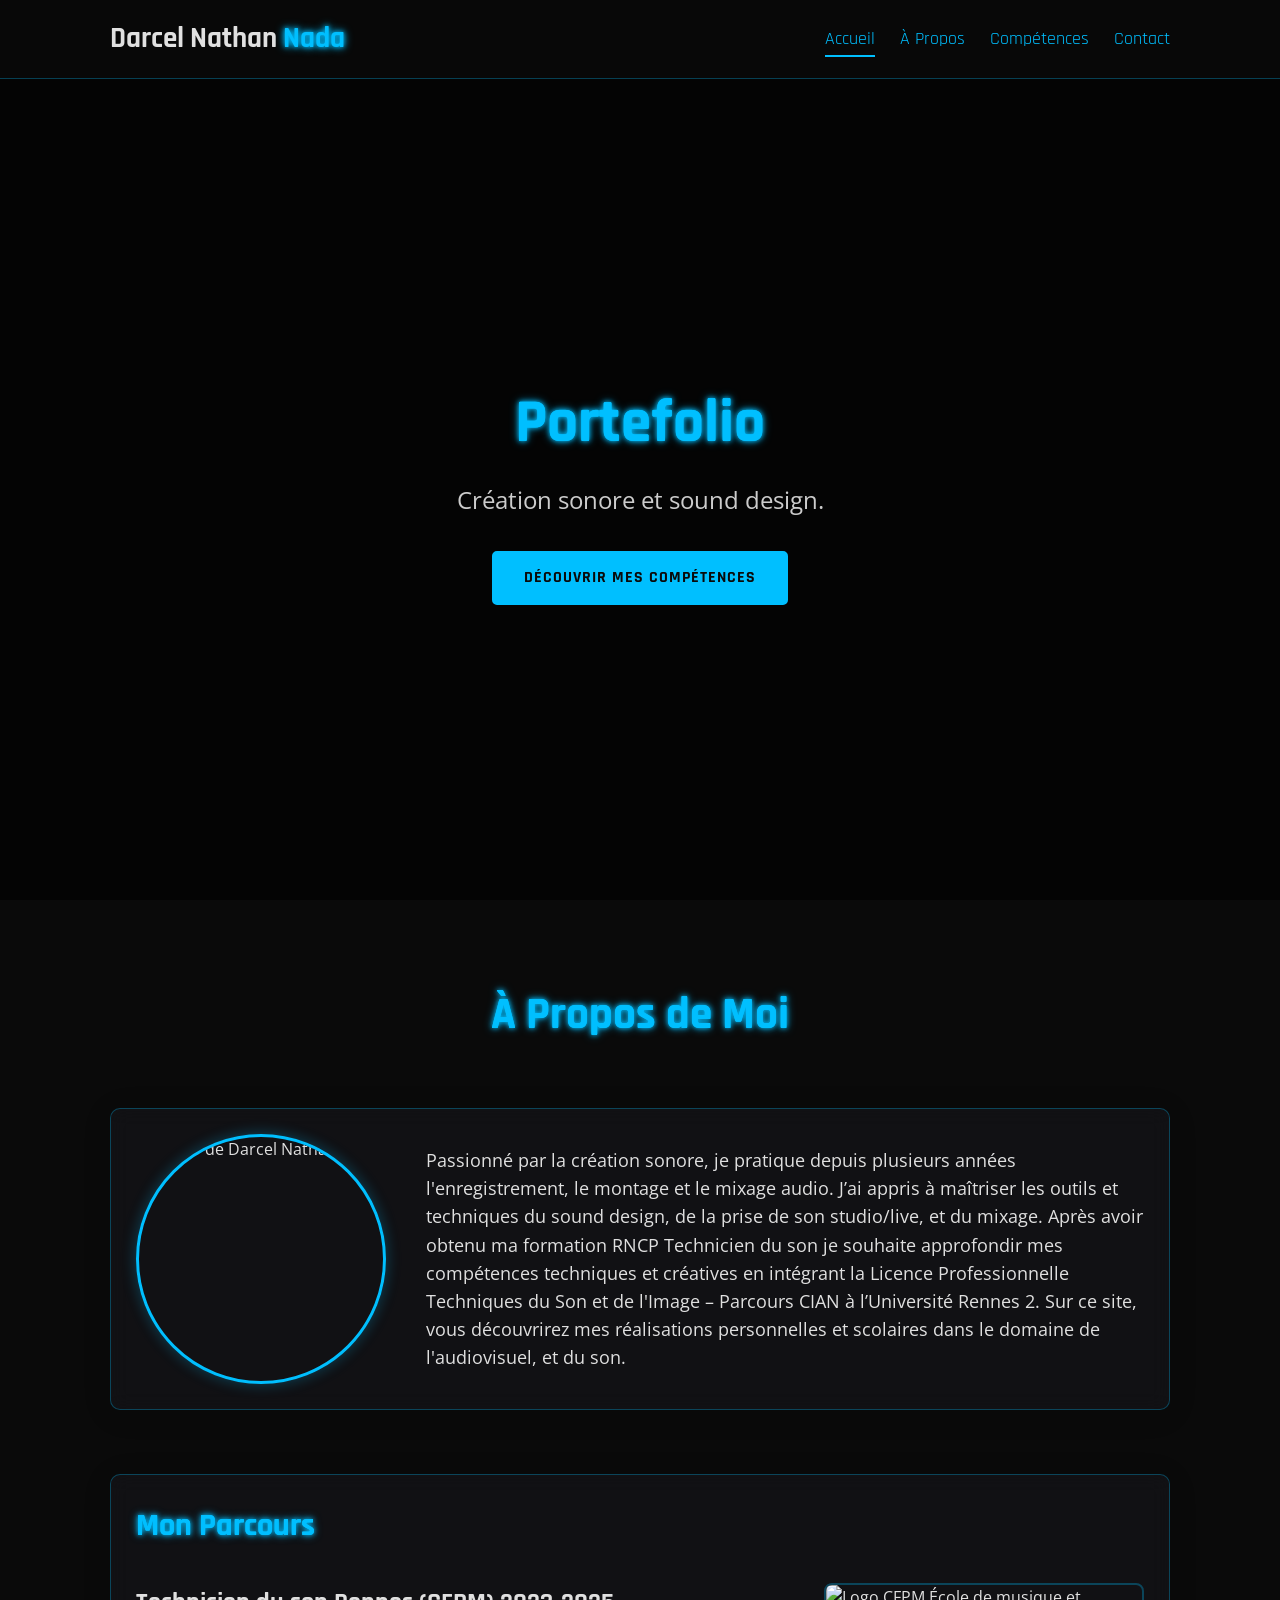
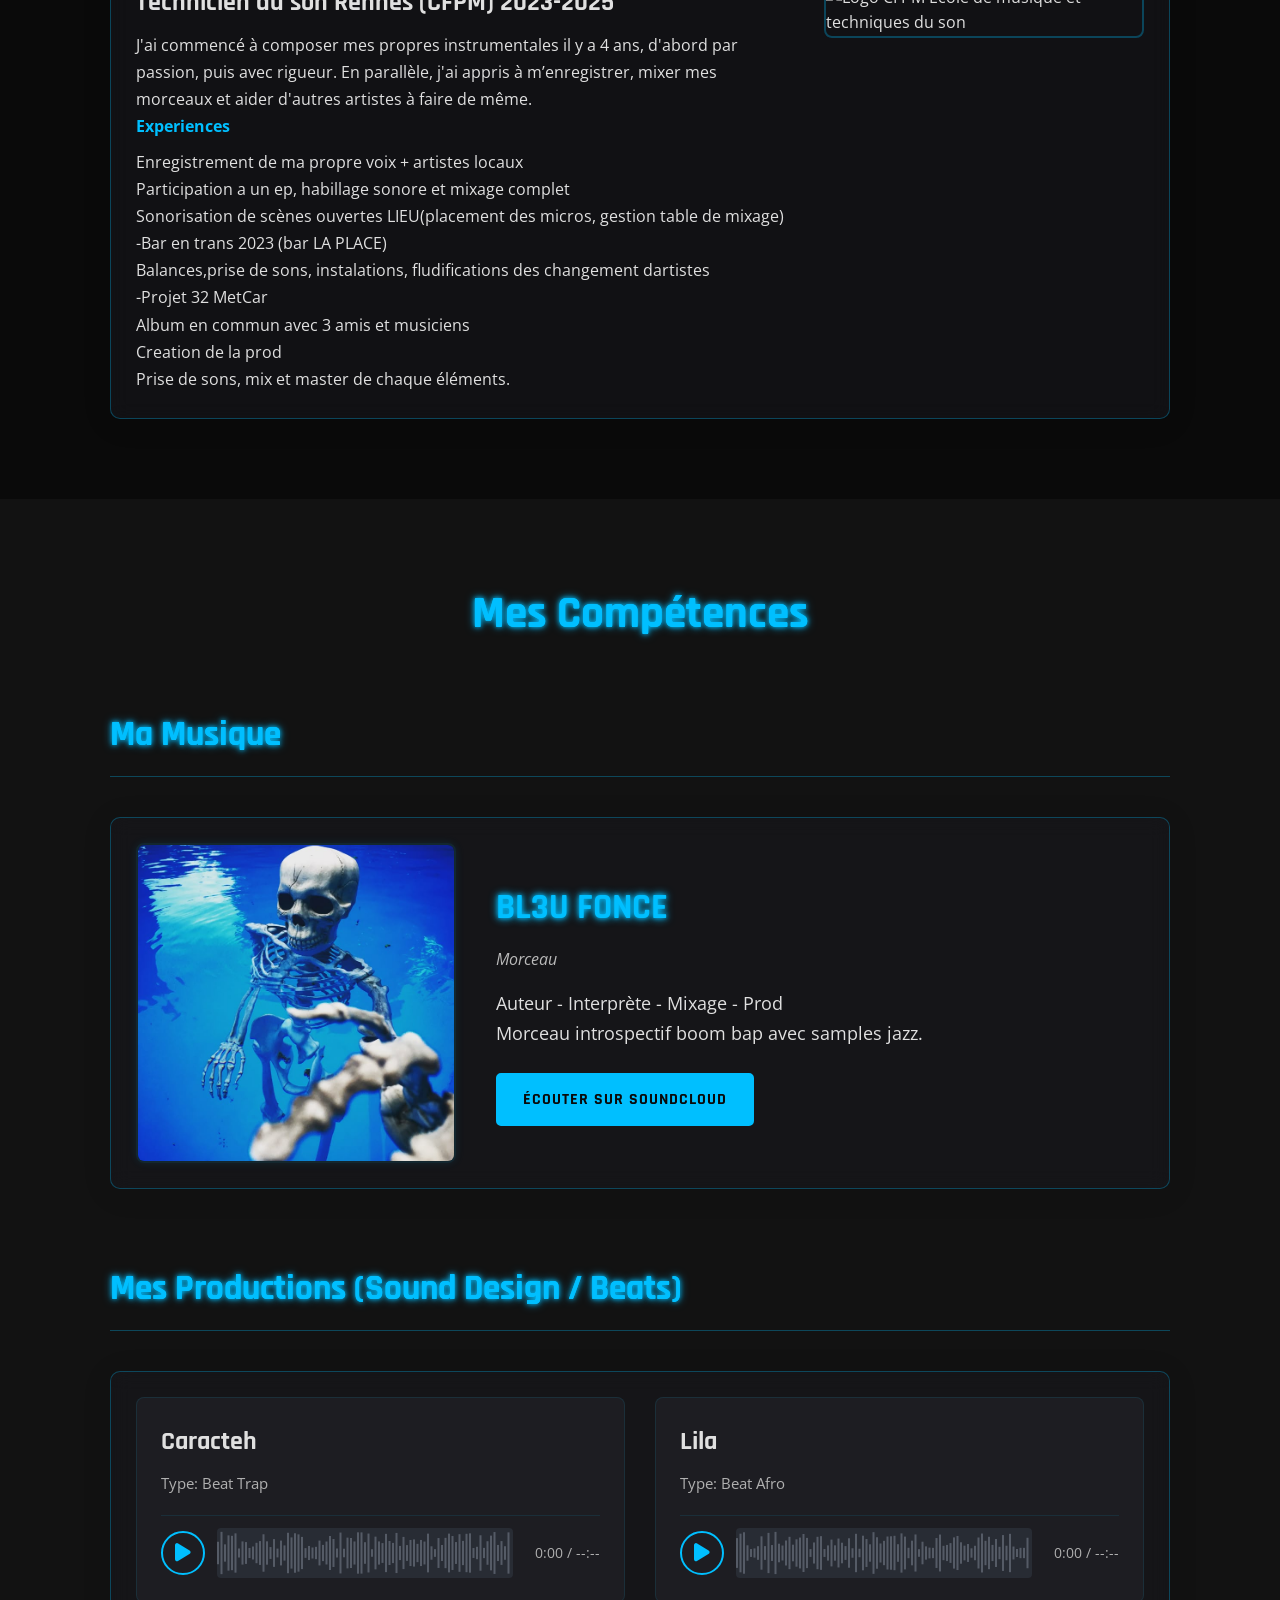
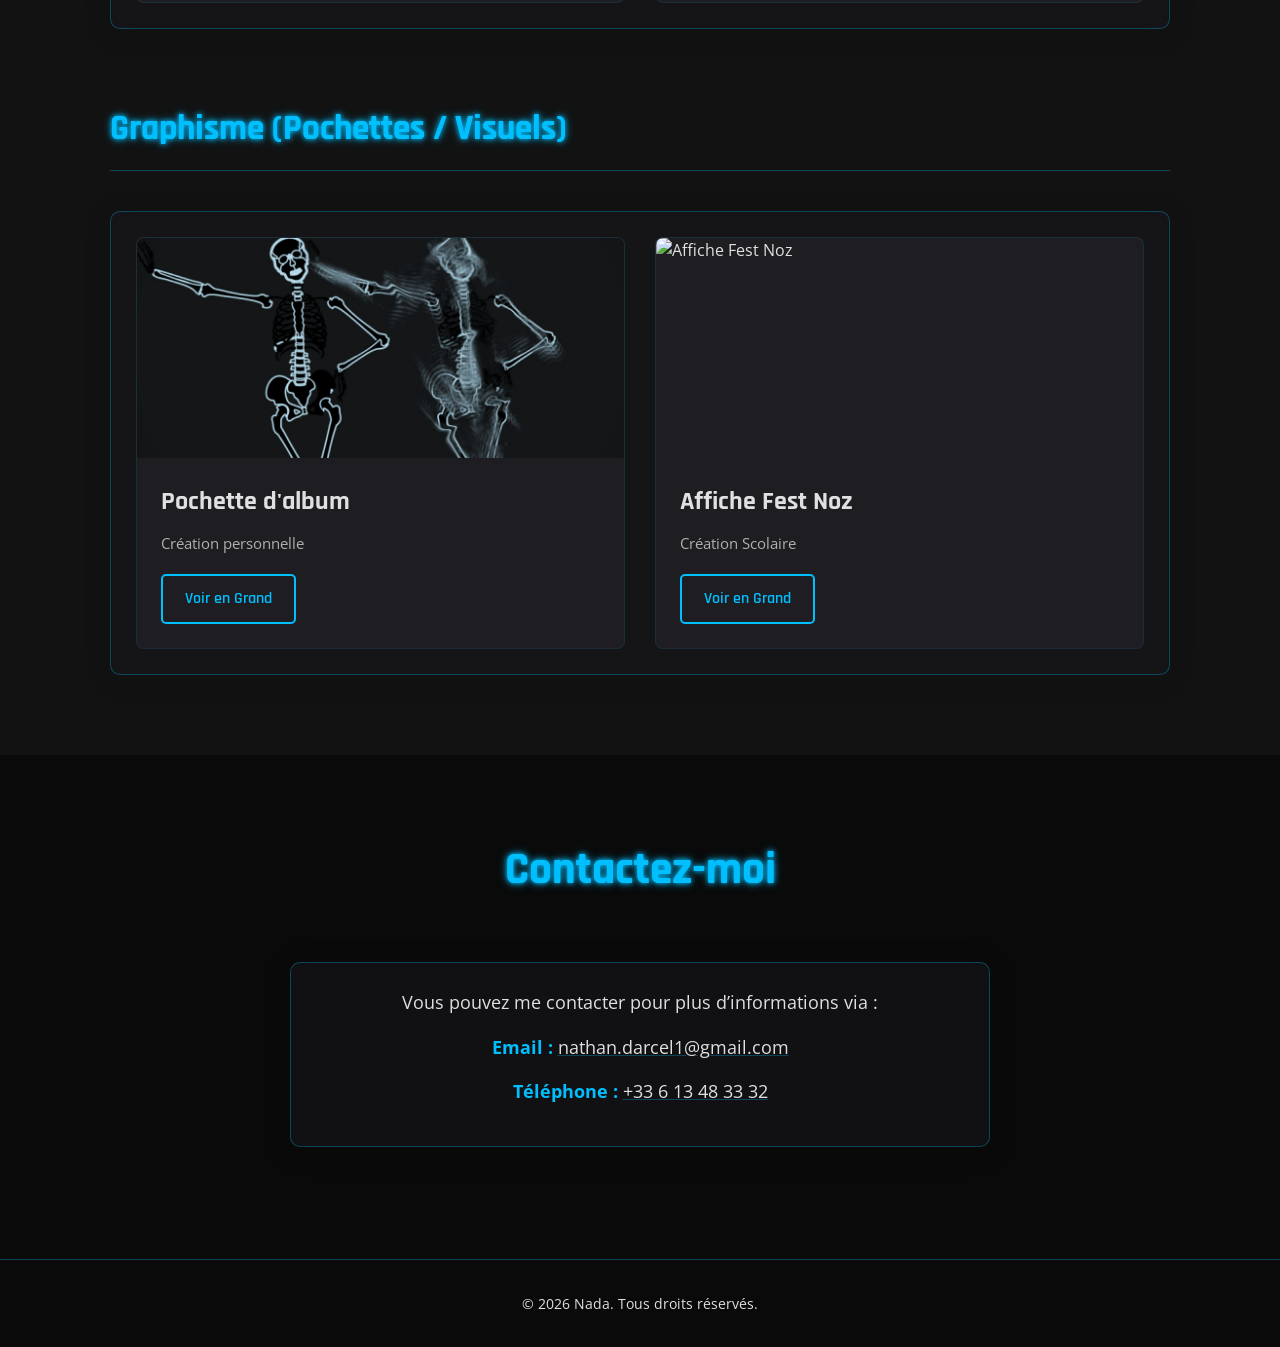
==== index.html @ 97d5de05 "Commit initial du projet de portfolio musical" ====
<!DOCTYPE html>
<html lang="fr">
<head>
    <meta charset="UTF-8">
    <meta name="viewport" content="width=device-width, initial-scale=1.0">
    <title>Mon Portefolio Musical</title>
    <link rel="stylesheet" href="style.css">
    <link href="https://fonts.googleapis.com/css2?family=Rajdhani:wght@300;400;700&family=Open+Sans:wght@300;400&display=swap" rel="stylesheet">
    <!-- Font Awesome pour les icônes Play/Pause -->
    <link rel="stylesheet" href="https://cdnjs.cloudflare.com/ajax/libs/font-awesome/6.1.1/css/all.min.css">
</head>
<body>
    <header>
        <div class="container">
            <a href="#hero" class="logo">Darcel Nathan <span class="neon-highlight">Nada</span></a>
            <nav>
                <ul>
                    <li><a href="#hero">Accueil</a></li>
                    <li><a href="#about">À Propos</a></li>
                    <li><a href="#competences">Compétences</a></li>
                    <li><a href="#contact">Contact</a></li>
                </ul>
            </nav>
        </div>
    </header>

    <main>
        <section id="hero">
            <div class="hero-content">
                <h1 class="neon-text">Portefolio</h1>
                <p>Création sonore et sound design.</p>
                <a href="#competences" class="cta-button">Découvrir mes compétences</a>
            </div>
            <div class="hero-background-overlay"></div>
        </section>

        <section id="about" class="content-section">
            <div class="container">
                <h2 class="neon-text">À Propos de Moi</h2>
                <div class="about-content glass-effect">
                    <img src="Image/Photo identité.jpeg" alt="Photo de Darcel Nathan Nada" class="artist-photo">
                    <p>Passionné par la création sonore, je pratique depuis plusieurs années l'enregistrement, le montage et le mixage audio.
                        J’ai appris à maîtriser les outils et techniques du sound design, de la prise de son studio/live, et du mixage.
                        Après avoir obtenu ma formation RNCP Technicien du son je souhaite approfondir mes compétences techniques et créatives en intégrant la Licence Professionnelle Techniques du Son et de l'Image – Parcours CIAN à l’Université Rennes 2.
                        Sur ce site, vous découvrirez mes réalisations personnelles et scolaires dans le domaine de l'audiovisuel, et du son.</p>
                </div>

                <div class="parcours-section glass-effect">
                    <h3 class="neon-text">Mon Parcours</h3>
                    <div class="parcours-content">
                        <div class="parcours-text">
                            <h4>Technicien du son Rennes (CFPM) 2023-2025</h4>
                            <p>J'ai commencé à composer mes propres instrumentales il y a 4 ans, d'abord par passion, puis avec rigueur. En parallèle, j'ai appris à m’enregistrer, mixer mes morceaux et aider d'autres artistes à faire de même.</p>
                            <p><strong>Experiences</strong><br>
                                Enregistrement de ma propre voix + artistes locaux<br>
                                Participation a un ep, habillage sonore et mixage complet<br>
                                Sonorisation de scènes ouvertes LIEU(placement des micros, gestion table de mixage)<br>
                                -Bar en trans 2023 (bar LA PLACE)<br>
                                Balances,prise de sons, instalations, fludifications des changement dartistes<br>
                                -Projet 32 MetCar<br>
                                Album en commun avec 3 amis et musiciens<br>
                                Creation de la prod<br>
                                Prise de sons, mix et master de chaque éléments.<br>
                            </p>
                        </div>
                        <div class="images-container"> <!-- Conteneur pour les images de formation -->
                            <img src="Image/CFPM Rennes.jpeg" alt="Logo CFPM École de musique et techniques du son" class="formation-image">
                            <!-- Tu peux ajouter une autre image ici si tu en as une deuxième distincte -->
                            <!-- <img src="chemin/vers/autre_image_formation.jpg" alt="Autre image de formation" class="formation-image"> -->
                        </div>
                    </div>
                </div>
            </div>
        </section>

        <section id="competences" class="content-section">
            <div class="container">
                <h2 class="neon-text">Mes Compétences</h2>

                <div class="competence-subsection">
                    <h3 class="subsection-title neon-text">Ma Musique</h3>
                    <div class="music-showcase">
                        <div class="single-release-card glass-effect">
                            <img src="Image\2cd41f00f206636090a1061ff353accb.jpg" alt="Pochette BL3U FONCE" class="single-artwork">
                            <div class="single-details">
                                <h4>BL3U FONCE</h4>
                                <p class="release-type">Morceau</p>
                                <p class="release-description">
                                    Auteur - Interprète - Mixage - Prod<br>
                                    Morceau introspectif boom bap avec samples jazz.
                                </p>
                                <a href="https://soundcloud.com/nada-management/bl3u-fonce?utm_source=clipboard&utm_medium=text&utm_campaign=social_sharing" target="_blank" class="soundcloud-button">
                                    Écouter sur SoundCloud
                                </a>
                            </div>
                        </div>
                    </div>
                </div>

                <div class="competence-subsection">
                    <h3 class="subsection-title neon-text">Mes Productions (Sound Design / Beats)</h3>
                    <div class="production-grid glass-effect">
                        <!-- Production 1: Carateh -->
                        <div class="item-card audio-item">
                            <div class="item-card-content">
                                <h4>Caracteh</h4>
                                <p>Type: Beat Trap</p>
                                <div class="audio-player-wrapper">
                                    <button class="play-pause-button" data-src="audio/caracteh.mp3" aria-label="Lire/Mettre en pause Carateh">
                                        <i class="fas fa-play"></i>
                                    </button>
                                    <div class="waveform-container">
                                        <canvas class="waveform-canvas"></canvas> <!-- Pas besoin de width/height ici, JS s'en charge -->
                                        <div class="progress-bar-container">
                                            <div class="progress-bar"></div>
                                        </div>
                                    </div>
                                    <div class="time-display">
                                        <span class="current-time">0:00</span> / <span class="duration-time">--:--</span>
                                    </div>
                                </div>
                            </div>
                        </div>

                        <!-- Production 2: Lila -->
                        <div class="item-card audio-item">
                            <div class="item-card-content">
                                <h4>Lila</h4>
                                <p>Type: Beat Afro</p>
                                <div class="audio-player-wrapper">
                                    <button class="play-pause-button" data-src="audio/lila.wav" aria-label="Lire/Mettre en pause Lila">
                                        <i class="fas fa-play"></i>
                                    </button>
                                    <div class="waveform-container">
                                        <canvas class="waveform-canvas"></canvas>
                                        <div class="progress-bar-container">
                                            <div class="progress-bar"></div>
                                        </div>
                                    </div>
                                    <div class="time-display">
                                        <span class="current-time">0:00</span> / <span class="duration-time">--:--</span>
                                    </div>
                                </div>
                            </div>
                        </div>
                    </div>
                </div>

                <div class="competence-subsection">
                    <h3 class="subsection-title neon-text">Graphisme (Pochettes / Visuels)</h3>
                    <div class="graphisme-grid glass-effect">
                        <div class="item-card">
                            <img src="Image/Nathan Pochette d'album.png" alt="Pochette d'album réalisée par Nathan Darcel">
                            <div class="item-card-content">
                                <h4>Pochette d'album</h4>
                                <p>Création personnelle</p>
                                <a href="Image/Nathan Pochette d'album.png" target="_blank" class="view-button">Voir en Grand</a>
                            </div>
                        </div>
                        <div class="item-card">
                            <img src="Image/Affiche Fest Noz.png" alt="Affiche Fest Noz">
                            <div class="item-card-content">
                                <h4>Affiche Fest Noz</h4>
                                <p>Création Scolaire</p>
                                <a href="Image/Affiche Fest Noz.png" target="_blank" class="view-button">Voir en Grand</a>
                            </div>
                        </div>
                    </div>
                </div>
            </div>
        </section>

        <section id="contact" class="content-section">
            <div class="container">
                <h2 class="neon-text">Contactez-moi</h2>
                <div class="contact-details glass-effect">
                    <p>Vous pouvez me contacter pour plus d’informations via :</p>
                    <p>
                        <strong>Email :</strong> <a href="mailto:nathan.darcel1@gmail.com">nathan.darcel1@gmail.com</a>
                    </p>
                    <p>
                        <strong>Téléphone :</strong> <a href="tel:+33613483332">+33 6 13 48 33 32</a>
                    </p>
                </div>
            </div>
        </section>
    </main>

    <footer>
        <div class="container">
            <p>© <span id="currentYear"></span> Nada. Tous droits réservés.</p>
        </div>
    </footer>

    <script src="script.js"></script>
</body>
</html>
---- style.css ----
/* Variables de Couleurs */
:root {
    --dark-bg: #0A0A0A;
    --dark-secondary-bg: #121212;
    --light-text: #E0E0E0;
    --neon-blue: #00BFFF;
    --neon-blue-transparent-light: rgba(0, 191, 255, 0.1);
    --neon-blue-transparent-medium: rgba(0, 191, 255, 0.3);
    --glass-bg: rgba(25, 25, 30, 0.5);
    --waveform-bg: #282c34;
    --waveform-played: var(--neon-blue);
    --waveform-unplayed: #555b66;

    --font-primary: 'Rajdhani', sans-serif;
    --font-secondary: 'Open Sans', sans-serif;
}

/* Styles Généraux */
* {
    margin: 0;
    padding: 0;
    box-sizing: border-box;
}

html {
    scroll-behavior: smooth;
}

body {
    font-family: var(--font-secondary);
    background-color: var(--dark-bg);
    color: var(--light-text);
    line-height: 1.6;
}

.container {
    max-width: 1100px;
    margin: 0 auto;
    padding: 0 20px;
}

h1, h2, h3, h4 {
    font-family: var(--font-primary);
    margin-bottom: 1rem;
    font-weight: 700;
}

h3 { /* Titres de sous-section comme "Mon Parcours", "Ma Musique" (utilisé dans .parcours-section h3 et .subsection-title) */
    font-size: 2rem; /* Unifié la taille pour H3 de sous-section */
    color: var(--neon-blue);
    text-shadow: 0 0 0.5px var(--neon-blue), 0 0 5px var(--neon-blue), 0 0 10px rgba(0, 191, 255, 0.7);
}

h4 { /* Titres des items dans les cartes (BL3U FONCE, Carateh, Pochette d'album) */
    font-size: 1.6rem;
    color: var(--light-text);
    margin-bottom: 0.5rem;
}

a {
    color: var(--neon-blue);
    text-decoration: none;
    transition: color 0.3s ease;
}

a:hover {
    color: white;
}

img {
    max-width: 100%;
    height: auto;
    display: block;
}

/* Header & Navigation */
header {
    background-color: rgba(10, 10, 10, 0.8);
    backdrop-filter: blur(5px);
    padding: 1rem 0;
    position: fixed;
    width: 100%;
    top: 0;
    z-index: 1000;
    border-bottom: 1px solid var(--neon-blue-transparent-medium);
}

header .container {
    display: flex;
    justify-content: space-between;
    align-items: center;
}

.logo {
    font-family: var(--font-primary);
    font-size: 1.8rem;
    font-weight: 700;
    color: var(--light-text);
}
.logo:hover {
    color: var(--light-text);
}

.logo .neon-highlight {
    color: var(--neon-blue);
    text-shadow: 0 0 5px var(--neon-blue), 0 0 10px var(--neon-blue);
}

nav ul {
    list-style: none;
    display: flex;
}

nav ul li {
    margin-left: 25px;
}

nav ul li a {
    font-family: var(--font-primary);
    font-weight: 400;
    font-size: 1.1rem;
    padding-bottom: 5px;
    border-bottom: 2px solid transparent;
    transition: color 0.3s ease, border-bottom-color 0.3s ease;
}

nav ul li a:hover,
nav ul li a.active {
    color: var(--neon-blue);
    border-bottom-color: var(--neon-blue);
}

/* Effet Néon pour Texte (utilisé pour les titres H1 et H2 de section) */
.neon-text {
    color: var(--neon-blue);
    text-shadow: 0 0 0.5px var(--neon-blue), 0 0 5px var(--neon-blue), 0 0 10px rgba(0, 191, 255, 0.7);
}

/* Section Héros */
#hero {
    min-height: 100vh;
    display: flex;
    align-items: center;
    justify-content: center;
    text-align: center;
    position: relative;
    padding-top: 80px;
    background-image: url('Image/skeleton-site.png'); /* Assure-toi que ce chemin est correct */
    background-repeat: no-repeat;
    background-position: center center;
    background-size: cover;
    background-attachment: fixed;
}

.hero-background-overlay {
    position: absolute;
    top: 0;
    left: 0;
    width: 100%;
    height: 100%;
    background-color: rgba(0, 0, 0, 0.6);
    z-index: 1;
}

.hero-content {
    position: relative;
    z-index: 2;
}

#hero h1 { /* Titre "Portefolio" dans le hero */
    font-size: 3.8rem;
    margin-bottom: 0.5rem;
}

#hero p {
    font-size: 1.5rem;
    margin-bottom: 2rem;
    color: #ccc;
}

.cta-button {
    display: inline-block;
    background-color: var(--neon-blue);
    color: var(--dark-bg);
    padding: 12px 30px;
    border-radius: 5px;
    font-family: var(--font-primary);
    font-weight: 700;
    text-transform: uppercase;
    letter-spacing: 1px;
    border: 2px solid var(--neon-blue);
    transition: background-color 0.3s ease, color 0.3s ease, box-shadow 0.3s ease;
}

.cta-button:hover {
    background-color: transparent;
    color: var(--neon-blue);
    box-shadow: 0 0 15px var(--neon-blue);
}

/* Sections de Contenu Générales */
.content-section {
    padding: 80px 0;
    background-color: var(--dark-secondary-bg);
}
.content-section:nth-child(even) { /* #about et #competences auront --dark-bg */
   background-color: var(--dark-bg);
}

.content-section h2 { /* Titres H2 "À Propos de Moi", "Mes Compétences", "Contactez-moi" */
    text-align: center;
    font-size: 2.8rem;
    margin-bottom: 3.5rem;
}

/* Effet Verre Dépoli (Glassmorphism) */
.glass-effect {
    background: var(--glass-bg);
    backdrop-filter: blur(10px);
    -webkit-backdrop-filter: blur(10px);
    border-radius: 10px;
    padding: 25px;
    border: 1px solid var(--neon-blue-transparent-medium);
    box-shadow: 0 4px 30px rgba(0, 0, 0, 0.1);
}

/* Section À Propos */
.about-content {
    display: flex;
    align-items: center;
    gap: 40px;
    margin-bottom: 3rem;
}
.artist-photo {
    width: 250px;
    height: 250px;
    object-fit: cover;
    border-radius: 50%;
    border: 3px solid var(--neon-blue);
    flex-shrink: 0;
    box-shadow: 0 0 15px var(--neon-blue-transparent-medium);
}
.about-content p {
    flex: 1;
    font-size: 1.1rem;
}

/* SECTION PARCOURS */
.parcours-section {
    margin-top: 4rem;
}
.parcours-section h3 { /* "Mon Parcours" */
    text-align: left;
    margin-bottom: 2rem;
}
.parcours-content {
    display: flex;
    align-items: flex-start; /* Aligne en haut pour que le texte et le conteneur d'images commencent au même niveau */
    gap: 40px;
}
.parcours-text {
    flex: 1; /* Le texte prend plus de place */
    order: 1;
}
.parcours-text p {
    font-size: 1rem;
    line-height: 1.7;
}
.parcours-text strong {
    color: var(--neon-blue);
    font-weight: 700;
    display: inline-block;
    margin-bottom: 0.5rem;
}

.images-container { /* Conteneur pour les images de formation */
    flex-basis: 320px; /* Largeur de base pour le conteneur d'images */
    display: flex;
    flex-direction: column; /* Images empilées verticalement */
    gap: 15px; /* Espace entre les images si plusieurs */
    order: 2;
    align-self: stretch; /* S'étire pour correspondre à la hauteur du texte si possible */
}
.images-container .formation-image {
    width: 100%; /* Prend toute la largeur du .images-container */
    height: auto;
    max-height: 200px; /* Limite la hauteur de chaque image pour ne pas être trop grandes */
    object-fit: cover;
    border-radius: 8px;
    border: 2px solid var(--neon-blue-transparent-medium);
}


/* SECTION COMPÉTENCES */
#competences .container h2 {
    margin-bottom: 3.5rem;
}

.competence-subsection {
    margin-bottom: 4.5rem;
}
.competence-subsection:last-child {
    margin-bottom: 0;
}

.subsection-title { /* Titres H3 "Ma Musique", "Mes Productions", "Graphisme" */
    font-size: 2.2rem;
    margin-bottom: 2.5rem;
    text-align: left;
    padding-bottom: 0.8rem;
    border-bottom: 1px solid var(--neon-blue-transparent-medium);
}

/* Styles pour "Ma Musique" (single release) */
.music-showcase .single-release-card {
    display: flex;
    flex-direction: row;
    align-items: center;
    gap: 40px;
    padding: 25px; /* Le glass-effect a déjà un padding, donc ceci est additionnel */
}

.music-showcase .single-artwork {
    flex-basis: 320px;
    max-width: 320px;
    height: 320px;
    object-fit: cover;
    border-radius: 8px;
    border: 2px solid var(--neon-blue-transparent-light);
    box-shadow: 0 0 10px var(--neon-blue-transparent-light);
}

.music-showcase .single-details {
    flex: 1;
    text-align: left;
}

.music-showcase .single-details h4 { /* Titre "BL3U FONCE" */
    font-size: 2.2rem; /* Même taille que .subsection-title pour la cohérence */
    color: var(--neon-blue);
    margin-bottom: 0.7rem;
    text-shadow: 0 0 5px var(--neon-blue), 0 0 10px var(--neon-blue);
}

.music-showcase .single-details .release-type {
    font-size: 1rem;
    color: #bbb;
    font-family: var(--font-secondary);
    font-style: italic;
    margin-bottom: 1rem;
}

.music-showcase .single-details .release-description {
    font-size: 1.1rem;
    margin-bottom: 1.5rem;
    line-height: 1.7;
    color: var(--light-text);
}

.music-showcase .soundcloud-button {
    display: inline-flex;
    align-items: center;
    background-color: var(--neon-blue);
    color: var(--dark-bg);
    padding: 12px 25px;
    border-radius: 5px;
    font-family: var(--font-primary);
    font-weight: 700;
    text-transform: uppercase;
    letter-spacing: 1px;
    border: 2px solid var(--neon-blue);
    transition: background-color 0.3s ease, color 0.3s ease, box-shadow 0.3s ease;
    text-decoration: none;
}

.music-showcase .soundcloud-button:hover {
    background-color: transparent;
    color: var(--neon-blue);
    box-shadow: 0 0 10px var(--neon-blue), 0 0 20px var(--neon-blue-transparent-medium);
}

/* Styles pour les grilles de Productions et Graphisme */
.production-grid,
.graphisme-grid {
    display: grid;
    grid-template-columns: repeat(auto-fit, minmax(320px, 1fr));
    gap: 30px;
    /* Le padding général vient du .glass-effect parent */
}

.item-card {
    background-color: rgba(35, 35, 40, 0.7);
    border-radius: 8px;
    overflow: hidden;
    border: 1px solid var(--neon-blue-transparent-light);
    transition: transform 0.3s ease, box-shadow 0.3s ease;
    display: flex;
    flex-direction: column; /* Important pour la structure interne */
}
.item-card:hover {
    transform: translateY(-5px);
    box-shadow: 0 8px 25px rgba(0, 191, 255, 0.2);
}

.item-card img { /* Image en haut de la carte */
    width: 100%;
    height: 220px;
    object-fit: cover;
}

.item-card-content { /* Conteneur pour le texte et le lecteur/bouton */
    padding: 1.5rem;
    flex-grow: 1; /* Permet à cette section de grandir */
    display: flex;
    flex-direction: column; /* Empile le h4, p, et le lecteur/bouton */
    text-align: left;
}

.item-card-content h4 { /* Titres dans les cartes (Carateh, Lila, Pochette d'album) */
    /* hérite de h4 global */
    margin-bottom: 0.5rem;
}

.item-card-content p {
    font-size: 0.95rem;
    color: #b0b0b0;
    margin-bottom: 1.2rem;
    /* Pas de flex-grow ici, le lecteur/bouton utilisera margin-top: auto */
}

/* Styles pour le lecteur audio personnalisé */
.audio-player-wrapper {
    display: flex;
    align-items: center;
    gap: 12px;
    margin-top: auto; /* Pousse le lecteur en bas de .item-card-content */
    padding-top: 12px;
    border-top: 1px solid var(--neon-blue-transparent-light);
}

.play-pause-button {
    background: transparent;
    border: 2px solid var(--neon-blue);
    color: var(--neon-blue);
    border-radius: 50%;
    width: 44px;
    height: 44px;
    font-size: 1.3rem;
    cursor: pointer;
    transition: background-color 0.2s, color 0.2s, box-shadow 0.2s;
    display: flex;
    align-items: center;
    justify-content: center;
    flex-shrink: 0;
}
.play-pause-button:hover {
    background-color: var(--neon-blue);
    color: var(--dark-bg);
    box-shadow: 0 0 8px var(--neon-blue);
}
.play-pause-button i {
    display: block;
    line-height: 1;
}

.waveform-container {
    flex-grow: 1;
    height: 50px; /* Hauteur fixe pour le canvas et la barre */
    min-width: 150px; /* Empêche d'être trop écrasé */
    background-color: var(--waveform-bg);
    border-radius: 4px;
    position: relative;
    cursor: pointer;
    overflow: hidden;
}

.waveform-canvas {
    display: block;
    width: 100%;
    height: 100%;
}
.progress-bar-container {
    display: none ;
    position: absolute;
    top: 0;
    left: 0;
    width: 100%;
    height: 100%;
    pointer-events: none;
    border-radius: 4px;
}
.progress-bar {
    height: 100%;
    width: 0%;
    background-color: transparent;
    border-radius: 4px;
    transition: width 0.05s linear; /* Transition plus rapide pour la barre */
}

.time-display {
    font-size: 0.85rem;
    color: #b0b0b0;
    min-width: 75px; /* Assez large pour "00:00 / 00:00" */
    text-align: right;
    font-variant-numeric: tabular-nums;
    flex-shrink: 0;
}

/* Bouton Voir en Grand pour le graphisme */
.item-card .view-button {
    display: inline-block; /* Ou block si tu veux qu'il prenne toute la largeur dispo */
    background-color: transparent;
    color: var(--neon-blue);
    padding: 10px 22px;
    border-radius: 5px;
    font-family: var(--font-primary);
    font-weight: 600;
    border: 2px solid var(--neon-blue);
    transition: background-color 0.2s, color 0.2s, box-shadow 0.2s;
    text-decoration: none;
    margin-top: auto; /* Pousse le bouton en bas si le contenu au-dessus est flexible */
    align-self: flex-start; /* Aligne à gauche par défaut */
    text-align: center;
}
.item-card .view-button:hover {
    background-color: var(--neon-blue);
    color: var(--dark-bg);
    box-shadow: 0 0 10px var(--neon-blue);
}

/* Section Contact */
.contact-details {
    max-width: 700px;
    margin: 0 auto 2rem auto;
    text-align: center;
}
.contact-details p {
    margin-bottom: 1rem;
    font-size: 1.1rem;
}
.contact-details strong {
    color: var(--neon-blue);
}
.contact-details a {
    font-weight: normal;
    color: var(--light-text);
    text-decoration: underline;
    text-decoration-color: var(--neon-blue-transparent-medium);
}
.contact-details a:hover {
    color: var(--neon-blue);
    text-decoration-color: var(--neon-blue);
}

.social-links {
    text-align: center;
    margin-top: 1rem;
}
.social-links a {
    margin: 0 10px;
    font-size: 1.2rem;
    display: inline-block;
    padding: 5px;
}
.social-links a:hover {
    color: white;
    text-shadow: 0 0 5px var(--neon-blue);
}

/* Footer */
footer {
    text-align: center;
    padding: 2rem 0;
    background-color: var(--dark-bg);
    border-top: 1px solid var(--neon-blue-transparent-medium);
    font-size: 0.9rem;
}

/* Responsive */
@media (max-width: 768px) {
    header .container {
        flex-direction: column;
        align-items: center;
    }
    nav ul {
        margin-top: 1rem;
        flex-wrap: wrap;
        justify-content: center;
    }
    nav ul li {
        margin: 0 10px 10px 10px;
    }
    #hero h1 {
        font-size: 2.8rem;
    }
    #hero p {
        font-size: 1.3rem;
    }
    .content-section h2 {
        font-size: 2.2rem;
    }

    .about-content {
        flex-direction: column;
        align-items: center;
        text-align: center;
    }
    .artist-photo {
        margin-bottom: 1.5rem;
        width: 180px;
        height: 180px;
    }

    .parcours-content {
        flex-direction: column;
        align-items: center; /* Centre les éléments sur mobile */
        text-align: center; /* Centre le texte sur mobile */
    }
    .parcours-text {
        order: 2; /* Texte en dessous */
        margin-top: 1.5rem;
        flex-basis: auto; /* Réinitialise flex-basis */
    }
    .images-container { /* Le conteneur d'images passe en premier */
        order: 1;
        flex-basis: auto; /* Réinitialise flex-basis */
        width: 90%; /* Prend plus de largeur */
        max-width: 300px; /* Limite la taille max */
    }
    .parcours-section h3 {
        text-align: center; /* Centre le titre "Mon Parcours" sur mobile */
    }

    .subsection-title {
        font-size: 2rem;
        text-align: center;
    }

    .music-showcase .single-release-card {
        flex-direction: column;
        text-align: center;
        gap: 20px;
    }
    .music-showcase .single-artwork {
        flex-basis: auto;
        width: 80%;
        max-width: 280px;
        height: auto;
    }
    .music-showcase .single-details h4 {
        font-size: 2rem;
    }

    .production-grid,
    .graphisme-grid {
        grid-template-columns: 1fr;
        gap: 25px;
    }
    .item-card img {
        height: 200px;
    }
    .item-card-content {
        padding: 1.2rem;
        text-align: center; /* Centre le texte dans les cartes sur mobile */
    }
    .item-card-content h4 {
        font-size: 1.5rem;
    }
    .item-card .view-button {
        align-self: center; /* Centre le bouton "Voir en Grand" */
    }

    .audio-player-wrapper {
        gap: 10px;
        /* Pourrait avoir besoin de flex-wrap: wrap sur mobile si trop serré */
    }
    .waveform-container {
        height: 45px;
    }
    .play-pause-button {
        width: 40px;
        height: 40px;
        font-size: 1.2rem;
    }
    .time-display {
       font-size: 0.8rem;
       min-width: 65px;
    }
}
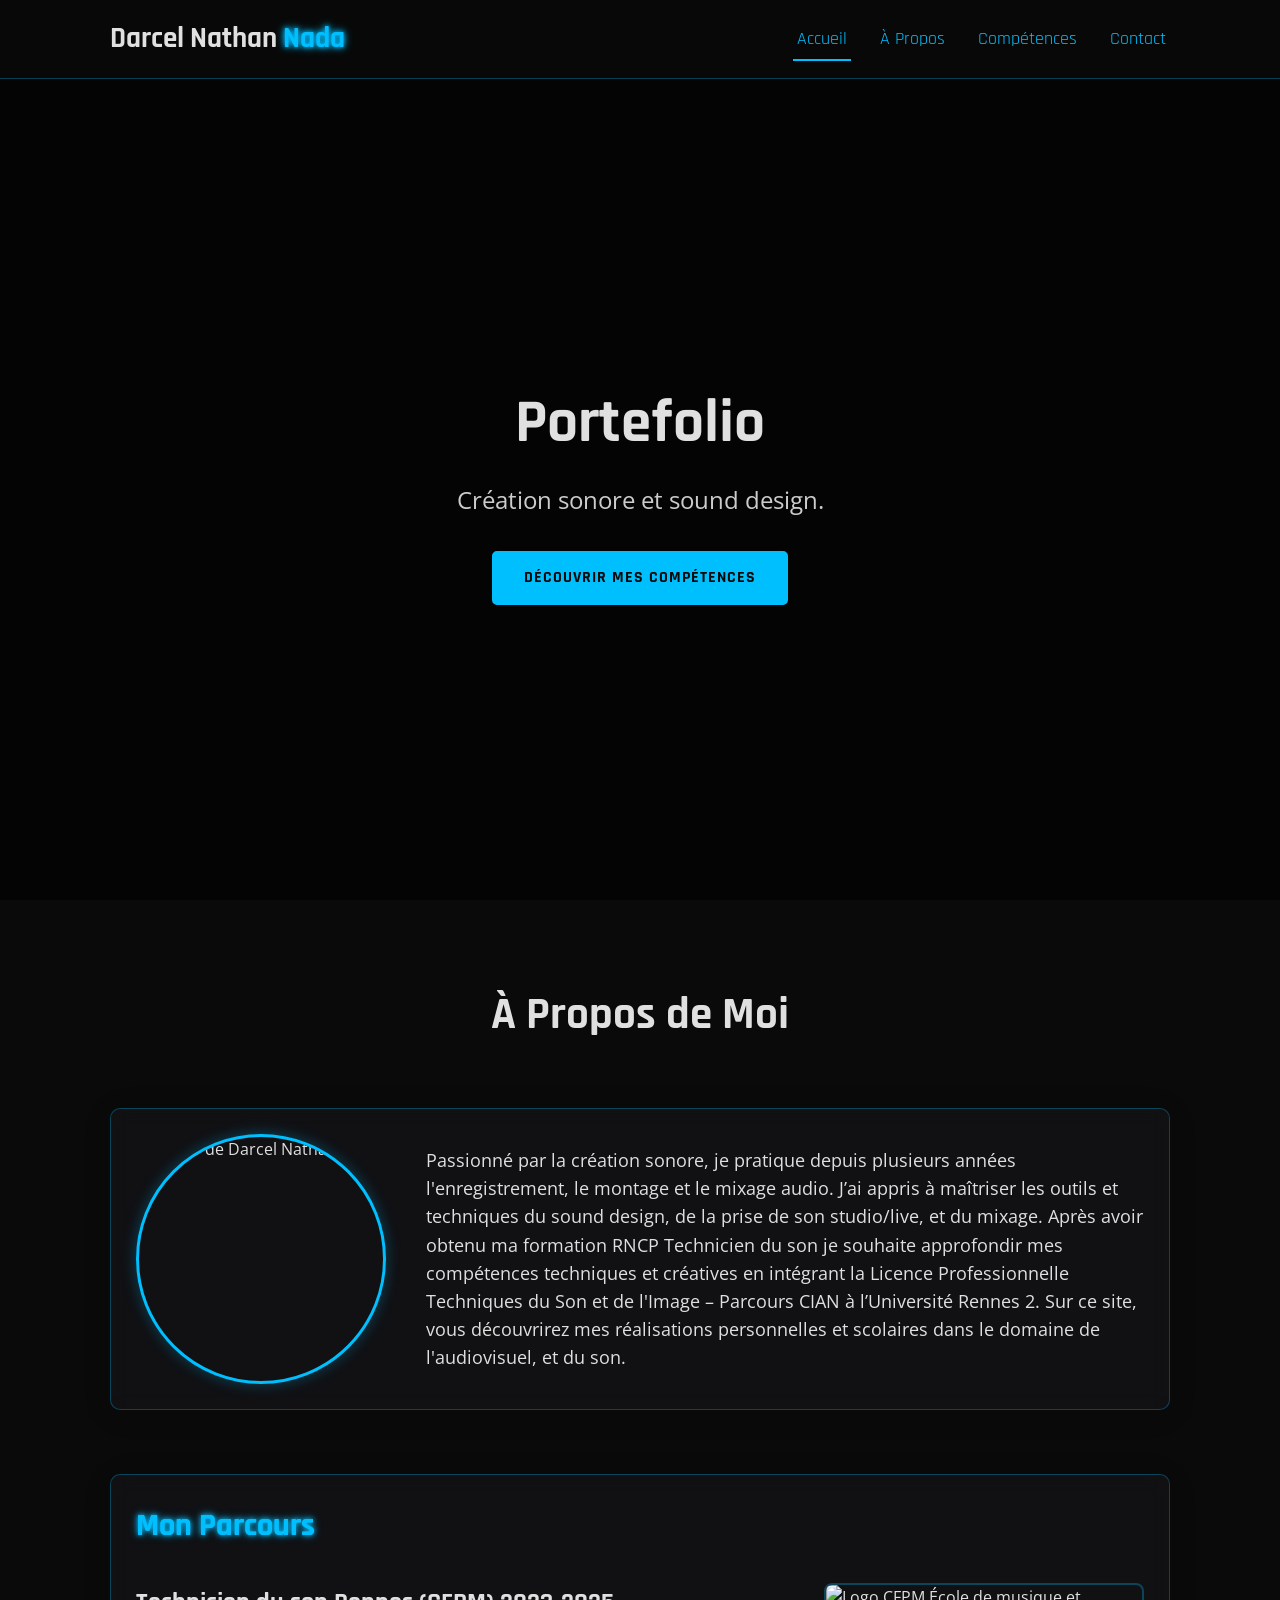
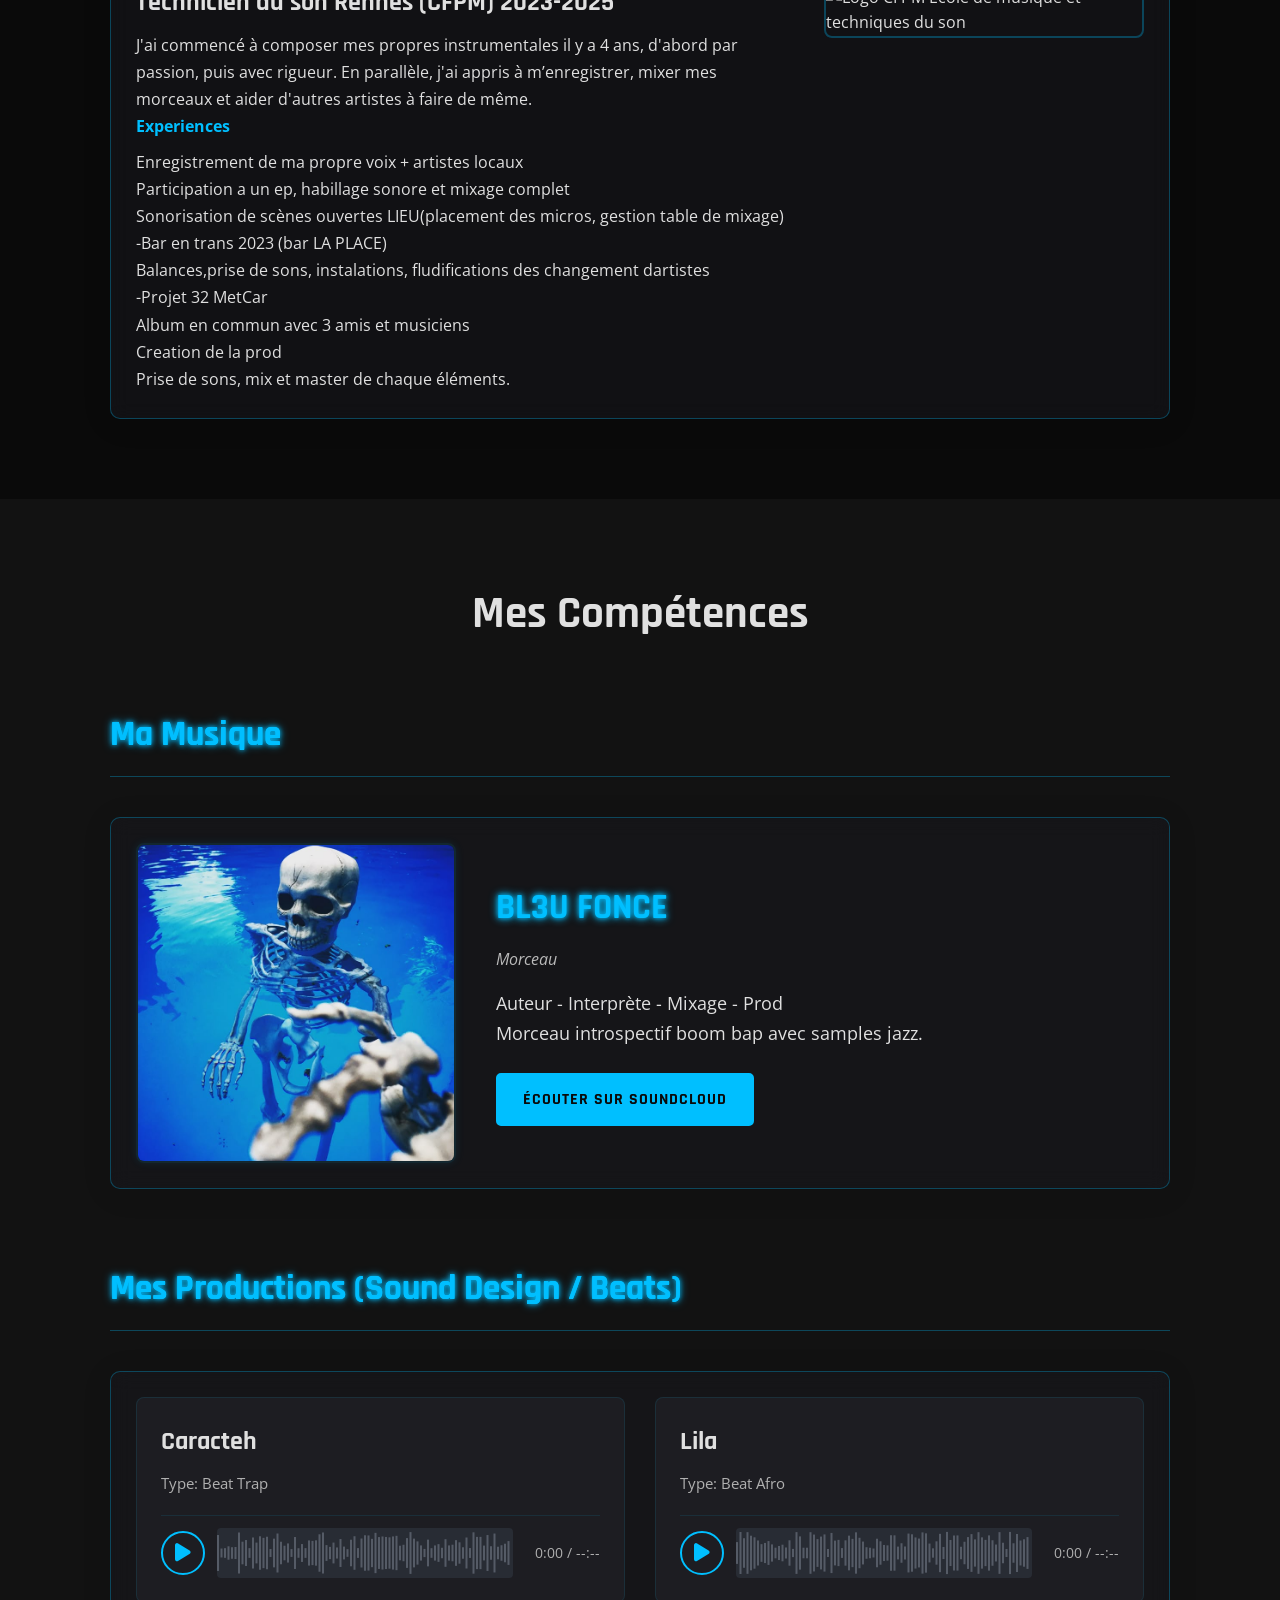
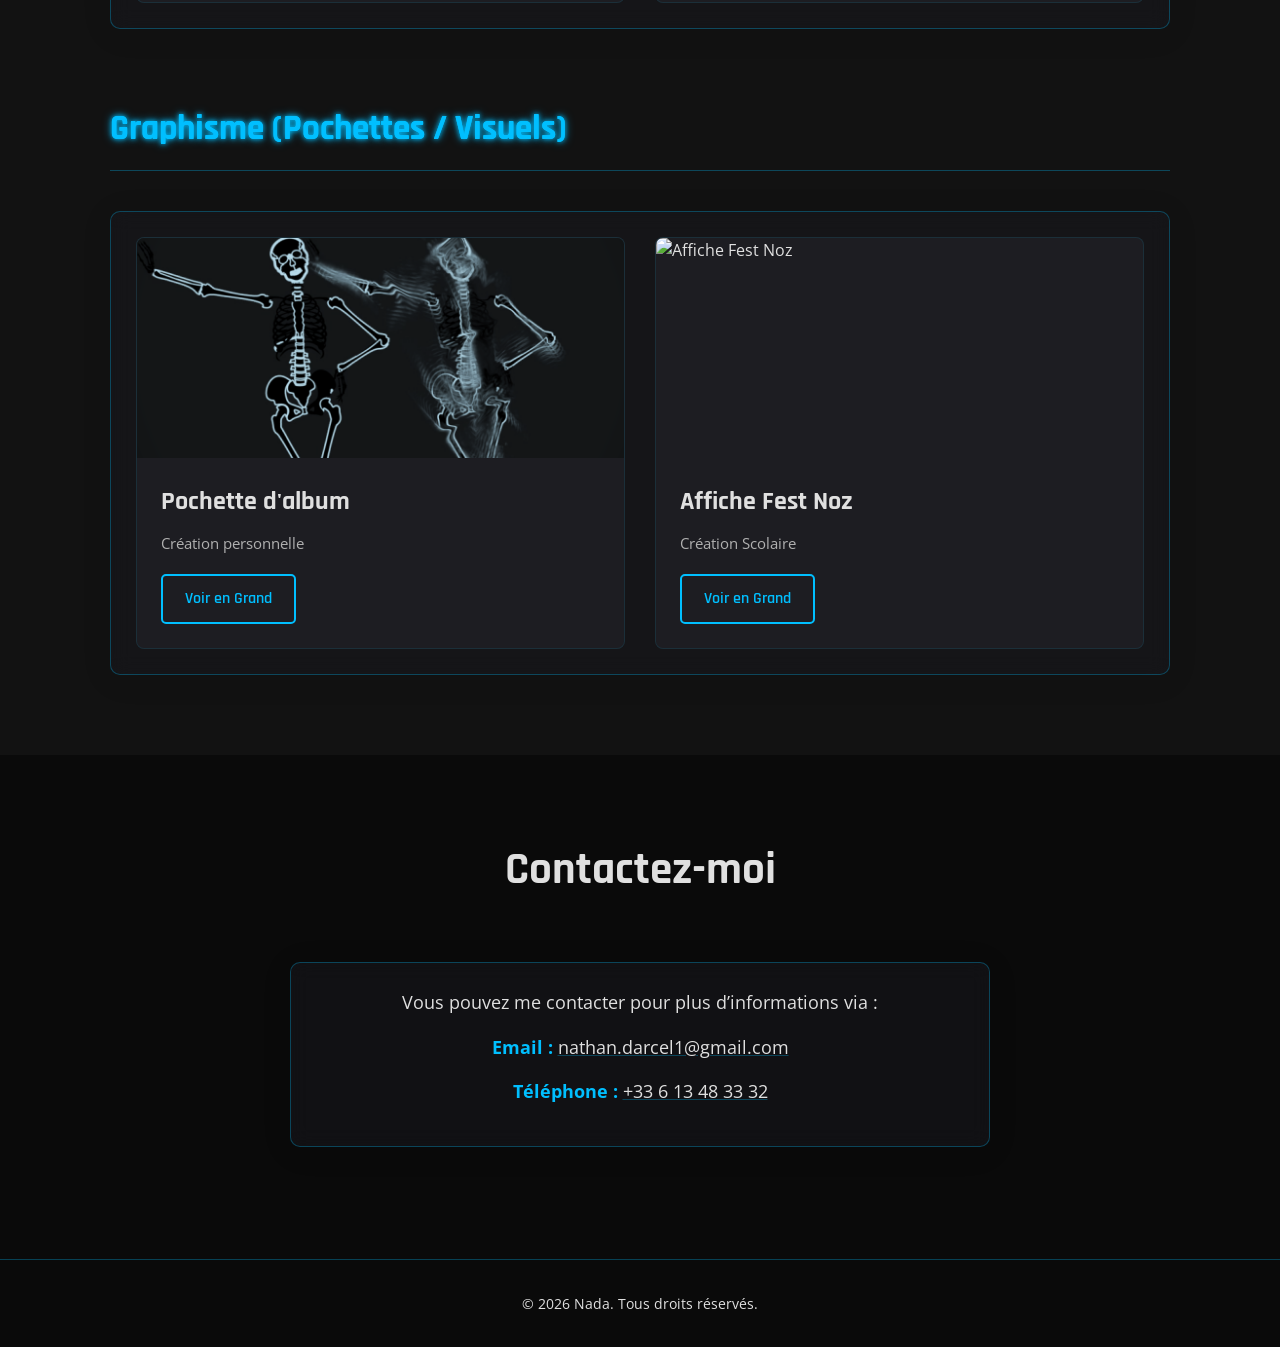
==== commit 935a6850: "Correction responsive de la navbar et image de fond hero" ====
--- a/index.html
+++ b/index.html
@@ -13,7 +13,10 @@
     <header>
         <div class="container">
             <a href="#hero" class="logo">Darcel Nathan <span class="neon-highlight">Nada</span></a>
-            <nav>
+            <button class="nav-toggle" aria-label="Ouvrir le menu de navigation">
+                <i class="fas fa-bars"></i> <!-- Icône Burger Font Awesome -->
+            </button>
+            <nav class="main-nav"> <!-- Ajout d'une classe pour cibler la nav principale -->
                 <ul>
                     <li><a href="#hero">Accueil</a></li>
                     <li><a href="#about">À Propos</a></li>
@@ -23,7 +26,6 @@
             </nav>
         </div>
     </header>
-
     <main>
         <section id="hero">
             <div class="hero-content">
--- a/style.css
+++ b/style.css
@@ -31,6 +31,7 @@
     background-color: var(--dark-bg);
     color: var(--light-text);
     line-height: 1.6;
+    overflow-x: hidden; /* Empêche le scroll horizontal si un élément dépasse un peu */
 }
 
 .container {
@@ -45,13 +46,13 @@
     font-weight: 700;
 }
 
-h3 { /* Titres de sous-section comme "Mon Parcours", "Ma Musique" (utilisé dans .parcours-section h3 et .subsection-title) */
-    font-size: 2rem; /* Unifié la taille pour H3 de sous-section */
+h3 {
+    font-size: 2rem;
     color: var(--neon-blue);
     text-shadow: 0 0 0.5px var(--neon-blue), 0 0 5px var(--neon-blue), 0 0 10px rgba(0, 191, 255, 0.7);
 }
 
-h4 { /* Titres des items dans les cartes (BL3U FONCE, Carateh, Pochette d'album) */
+h4 {
     font-size: 1.6rem;
     color: var(--light-text);
     margin-bottom: 0.5rem;
@@ -81,7 +82,7 @@
     position: fixed;
     width: 100%;
     top: 0;
-    z-index: 1000;
+    z-index: 1000; /* Doit être élevé pour rester au-dessus */
     border-bottom: 1px solid var(--neon-blue-transparent-medium);
 }
 
@@ -89,6 +90,7 @@
     display: flex;
     justify-content: space-between;
     align-items: center;
+    position: relative; /* Pour le positionnement du menu mobile */
 }
 
 .logo {
@@ -96,6 +98,7 @@
     font-size: 1.8rem;
     font-weight: 700;
     color: var(--light-text);
+    z-index: 1100; /* Pour être au-dessus du menu mobile si le menu est plein écran */
 }
 .logo:hover {
     color: var(--light-text);
@@ -106,34 +109,57 @@
     text-shadow: 0 0 5px var(--neon-blue), 0 0 10px var(--neon-blue);
 }
 
-nav ul {
+/* Styles pour la navigation principale (desktop) */
+.main-nav {
+    /* Styles pour la nav sur desktop */
+}
+.main-nav ul {
     list-style: none;
     display: flex;
-}
-
-nav ul li {
+    margin: 0;
+    padding: 0;
+}
+.main-nav ul li {
     margin-left: 25px;
 }
-
-nav ul li a {
+.main-nav ul li a {
     font-family: var(--font-primary);
     font-weight: 400;
     font-size: 1.1rem;
-    padding-bottom: 5px;
+    padding: 0.5rem 0.25rem; /* Ajout d'un peu de padding pour une meilleure zone de clic */
+    padding-bottom: 5px; /* Conserve ton padding-bottom */
     border-bottom: 2px solid transparent;
     transition: color 0.3s ease, border-bottom-color 0.3s ease;
-}
-
-nav ul li a:hover,
-nav ul li a.active {
+    display: block;
+}
+.main-nav ul li a:hover,
+.main-nav ul li a.active {
     color: var(--neon-blue);
     border-bottom-color: var(--neon-blue);
 }
 
+/* Bouton pour ouvrir/fermer la navigation sur mobile */
+.nav-toggle {
+    display: none; /* Caché par défaut sur les grands écrans */
+    background: transparent;
+    border: 1px solid var(--neon-blue);
+    color: var(--neon-blue);
+    font-size: 1.5rem;
+    padding: 0.5rem 0.75rem;
+    border-radius: 5px;
+    cursor: pointer;
+    /* Pas besoin de position absolute si on utilise flexbox dans header .container sur mobile */
+    z-index: 1100; /* Au-dessus de la nav déroulante */
+}
+.nav-toggle:hover {
+    background-color: var(--neon-blue-transparent-medium);
+}
+
+
 /* Effet Néon pour Texte (utilisé pour les titres H1 et H2 de section) */
-.neon-text {
-    color: var(--neon-blue);
-    text-shadow: 0 0 0.5px var(--neon-blue), 0 0 5px var(--neon-blue), 0 0 10px rgba(0, 191, 255, 0.7);
+.neon-text { /* Cette classe est déjà sur tes H1 et H2 */
+    /* color: var(--neon-blue); */ /* Déjà défini dans h3 si .neon-text est aussi sur h3 */
+    /* text-shadow: 0 0 0.5px var(--neon-blue), 0 0 5px var(--neon-blue), 0 0 10px rgba(0, 191, 255, 0.7); */
 }
 
 /* Section Héros */
@@ -144,12 +170,12 @@
     justify-content: center;
     text-align: center;
     position: relative;
-    padding-top: 80px;
-    background-image: url('Image/skeleton-site.png'); /* Assure-toi que ce chemin est correct */
+    padding-top: 80px; /* Hauteur du header pour décaler le contenu */
+    background-image: url('Image/skeleton-site.png'); /* CHEMIN À VÉRIFIER SOIGNEUSEMENT (CASSE INCLUSE) */
     background-repeat: no-repeat;
     background-position: center center;
     background-size: cover;
-    background-attachment: fixed;
+    background-attachment: fixed; /* Peut causer des soucis sur mobile, voir media query */
 }
 
 .hero-background-overlay {
@@ -165,9 +191,10 @@
 .hero-content {
     position: relative;
     z-index: 2;
-}
-
-#hero h1 { /* Titre "Portefolio" dans le hero */
+    padding: 20px; /* Ajout de padding pour éviter que le texte ne colle aux bords sur très petits écrans */
+}
+
+#hero h1 {
     font-size: 3.8rem;
     margin-bottom: 0.5rem;
 }
@@ -203,11 +230,11 @@
     padding: 80px 0;
     background-color: var(--dark-secondary-bg);
 }
-.content-section:nth-child(even) { /* #about et #competences auront --dark-bg */
+.content-section:nth-child(even) {
    background-color: var(--dark-bg);
 }
 
-.content-section h2 { /* Titres H2 "À Propos de Moi", "Mes Compétences", "Contactez-moi" */
+.content-section h2 {
     text-align: center;
     font-size: 2.8rem;
     margin-bottom: 3.5rem;
@@ -249,17 +276,17 @@
 .parcours-section {
     margin-top: 4rem;
 }
-.parcours-section h3 { /* "Mon Parcours" */
+.parcours-section h3 {
     text-align: left;
     margin-bottom: 2rem;
 }
 .parcours-content {
     display: flex;
-    align-items: flex-start; /* Aligne en haut pour que le texte et le conteneur d'images commencent au même niveau */
+    align-items: flex-start;
     gap: 40px;
 }
 .parcours-text {
-    flex: 1; /* Le texte prend plus de place */
+    flex: 1;
     order: 1;
 }
 .parcours-text p {
@@ -273,24 +300,23 @@
     margin-bottom: 0.5rem;
 }
 
-.images-container { /* Conteneur pour les images de formation */
-    flex-basis: 320px; /* Largeur de base pour le conteneur d'images */
-    display: flex;
-    flex-direction: column; /* Images empilées verticalement */
-    gap: 15px; /* Espace entre les images si plusieurs */
+.images-container {
+    flex-basis: 320px;
+    display: flex;
+    flex-direction: column;
+    gap: 15px;
     order: 2;
-    align-self: stretch; /* S'étire pour correspondre à la hauteur du texte si possible */
+    align-self: stretch;
 }
 .images-container .formation-image {
-    width: 100%; /* Prend toute la largeur du .images-container */
+    width: 100%;
     height: auto;
-    max-height: 200px; /* Limite la hauteur de chaque image pour ne pas être trop grandes */
+    max-height: 200px;
     object-fit: cover;
     border-radius: 8px;
     border: 2px solid var(--neon-blue-transparent-medium);
 }
 
-
 /* SECTION COMPÉTENCES */
 #competences .container h2 {
     margin-bottom: 3.5rem;
@@ -303,7 +329,7 @@
     margin-bottom: 0;
 }
 
-.subsection-title { /* Titres H3 "Ma Musique", "Mes Productions", "Graphisme" */
+.subsection-title {
     font-size: 2.2rem;
     margin-bottom: 2.5rem;
     text-align: left;
@@ -317,9 +343,8 @@
     flex-direction: row;
     align-items: center;
     gap: 40px;
-    padding: 25px; /* Le glass-effect a déjà un padding, donc ceci est additionnel */
-}
-
+    padding: 25px;
+}
 .music-showcase .single-artwork {
     flex-basis: 320px;
     max-width: 320px;
@@ -329,19 +354,16 @@
     border: 2px solid var(--neon-blue-transparent-light);
     box-shadow: 0 0 10px var(--neon-blue-transparent-light);
 }
-
 .music-showcase .single-details {
     flex: 1;
     text-align: left;
 }
-
-.music-showcase .single-details h4 { /* Titre "BL3U FONCE" */
-    font-size: 2.2rem; /* Même taille que .subsection-title pour la cohérence */
+.music-showcase .single-details h4 {
+    font-size: 2.2rem;
     color: var(--neon-blue);
     margin-bottom: 0.7rem;
     text-shadow: 0 0 5px var(--neon-blue), 0 0 10px var(--neon-blue);
 }
-
 .music-showcase .single-details .release-type {
     font-size: 1rem;
     color: #bbb;
@@ -349,14 +371,12 @@
     font-style: italic;
     margin-bottom: 1rem;
 }
-
 .music-showcase .single-details .release-description {
     font-size: 1.1rem;
     margin-bottom: 1.5rem;
     line-height: 1.7;
     color: var(--light-text);
 }
-
 .music-showcase .soundcloud-button {
     display: inline-flex;
     align-items: center;
@@ -372,7 +392,6 @@
     transition: background-color 0.3s ease, color 0.3s ease, box-shadow 0.3s ease;
     text-decoration: none;
 }
-
 .music-showcase .soundcloud-button:hover {
     background-color: transparent;
     color: var(--neon-blue);
@@ -385,7 +404,6 @@
     display: grid;
     grid-template-columns: repeat(auto-fit, minmax(320px, 1fr));
     gap: 30px;
-    /* Le padding général vient du .glass-effect parent */
 }
 
 .item-card {
@@ -395,37 +413,31 @@
     border: 1px solid var(--neon-blue-transparent-light);
     transition: transform 0.3s ease, box-shadow 0.3s ease;
     display: flex;
-    flex-direction: column; /* Important pour la structure interne */
+    flex-direction: column;
 }
 .item-card:hover {
     transform: translateY(-5px);
     box-shadow: 0 8px 25px rgba(0, 191, 255, 0.2);
 }
-
-.item-card img { /* Image en haut de la carte */
+.item-card img {
     width: 100%;
     height: 220px;
     object-fit: cover;
 }
-
-.item-card-content { /* Conteneur pour le texte et le lecteur/bouton */
+.item-card-content {
     padding: 1.5rem;
-    flex-grow: 1; /* Permet à cette section de grandir */
-    display: flex;
-    flex-direction: column; /* Empile le h4, p, et le lecteur/bouton */
+    flex-grow: 1;
+    display: flex;
+    flex-direction: column;
     text-align: left;
 }
-
-.item-card-content h4 { /* Titres dans les cartes (Carateh, Lila, Pochette d'album) */
-    /* hérite de h4 global */
+.item-card-content h4 {
     margin-bottom: 0.5rem;
 }
-
 .item-card-content p {
     font-size: 0.95rem;
     color: #b0b0b0;
     margin-bottom: 1.2rem;
-    /* Pas de flex-grow ici, le lecteur/bouton utilisera margin-top: auto */
 }
 
 /* Styles pour le lecteur audio personnalisé */
@@ -433,11 +445,10 @@
     display: flex;
     align-items: center;
     gap: 12px;
-    margin-top: auto; /* Pousse le lecteur en bas de .item-card-content */
+    margin-top: auto;
     padding-top: 12px;
     border-top: 1px solid var(--neon-blue-transparent-light);
 }
-
 .play-pause-button {
     background: transparent;
     border: 2px solid var(--neon-blue);
@@ -462,45 +473,29 @@
     display: block;
     line-height: 1;
 }
-
 .waveform-container {
     flex-grow: 1;
-    height: 50px; /* Hauteur fixe pour le canvas et la barre */
-    min-width: 150px; /* Empêche d'être trop écrasé */
+    height: 50px;
+    min-width: 150px;
     background-color: var(--waveform-bg);
     border-radius: 4px;
     position: relative;
     cursor: pointer;
     overflow: hidden;
 }
-
 .waveform-canvas {
     display: block;
     width: 100%;
     height: 100%;
 }
 .progress-bar-container {
-    display: none ;
-    position: absolute;
-    top: 0;
-    left: 0;
-    width: 100%;
-    height: 100%;
-    pointer-events: none;
-    border-radius: 4px;
-}
-.progress-bar {
-    height: 100%;
-    width: 0%;
-    background-color: transparent;
-    border-radius: 4px;
-    transition: width 0.05s linear; /* Transition plus rapide pour la barre */
-}
-
+    display: none;
+}
+/* .progress-bar { ... }  Inutile si conteneur est display:none */
 .time-display {
     font-size: 0.85rem;
     color: #b0b0b0;
-    min-width: 75px; /* Assez large pour "00:00 / 00:00" */
+    min-width: 75px;
     text-align: right;
     font-variant-numeric: tabular-nums;
     flex-shrink: 0;
@@ -508,7 +503,7 @@
 
 /* Bouton Voir en Grand pour le graphisme */
 .item-card .view-button {
-    display: inline-block; /* Ou block si tu veux qu'il prenne toute la largeur dispo */
+    display: inline-block;
     background-color: transparent;
     color: var(--neon-blue);
     padding: 10px 22px;
@@ -518,8 +513,8 @@
     border: 2px solid var(--neon-blue);
     transition: background-color 0.2s, color 0.2s, box-shadow 0.2s;
     text-decoration: none;
-    margin-top: auto; /* Pousse le bouton en bas si le contenu au-dessus est flexible */
-    align-self: flex-start; /* Aligne à gauche par défaut */
+    margin-top: auto;
+    align-self: flex-start;
     text-align: center;
 }
 .item-card .view-button:hover {
@@ -576,19 +571,81 @@
     font-size: 0.9rem;
 }
 
-/* Responsive */
+/* --- STYLES RESPONSIVES --- */
 @media (max-width: 768px) {
     header .container {
+        flex-direction: row; /* Logo à gauche, burger à droite */
+        justify-content: space-between;
+        /* position: relative; est déjà sur header .container (pas besoin de le répéter ici) */
+    }
+
+    .nav-toggle {
+        display: flex; /* Utilise flex pour mieux centrer l'icône à l'intérieur */
+        align-items: center;
+        justify-content: center;
+        /* Le positionnement absolu n'est plus nécessaire si le header .container utilise space-between */
+        /* Si tu veux le coller à droite :
+        margin-left: auto;
+        right: 20px;
+        top: 50%;
+        transform: translateY(-50%);
+        position: static; (ou ne pas le mettre en absolute plus haut)
+        */
+    }
+
+    .main-nav {
+        display: none; /* Caché par défaut sur mobile */
+        position: absolute;
+        top: 100%; /* Se positionne juste en dessous du header */
+        left: 0;
+        right: 0;
+        background-color: rgba(10, 10, 10, 0.97); /* Fond un peu plus opaque */
+        backdrop-filter: blur(10px); /* Flou plus prononcé */
+        border-top: 1px solid var(--neon-blue); /* Bordure néon plus visible */
+        padding: 0; /* Le padding sera sur les li > a */
+        z-index: 1050; /* En dessous du nav-toggle mais au-dessus du reste */
+        box-shadow: 0 5px 15px rgba(0, 191, 255, 0.1); /* Ombre néon subtile */
+    }
+
+    .main-nav.nav-open { /* Classe ajoutée par JS pour afficher le menu */
+        display: block;
+    }
+
+    .main-nav ul {
         flex-direction: column;
-        align-items: center;
-    }
-    nav ul {
-        margin-top: 1rem;
-        flex-wrap: wrap;
-        justify-content: center;
-    }
-    nav ul li {
-        margin: 0 10px 10px 10px;
+        align-items: stretch; /* Les liens prennent toute la largeur */
+        width: 100%;
+    }
+
+    .main-nav ul li {
+        margin: 0;
+        width: 100%;
+        text-align: center;
+    }
+
+    .main-nav ul li a {
+        padding: 1rem 1.5rem; /* Padding uniforme */
+        width: 100%;
+        border-bottom: 1px solid var(--neon-blue-transparent-light);
+        font-size: 1.2rem; /* Liens un peu plus grands */
+    }
+    .main-nav ul li:last-child a {
+        border-bottom: none;
+    }
+
+    .main-nav ul li a:hover,
+    .main-nav ul li a.active {
+        background-color: var(--neon-blue-transparent-medium); /* Hover plus visible */
+        color: var(--neon-blue);
+        border-bottom-color: var(--neon-blue-transparent-light); /* Ou la même couleur que le hover */
+    }
+
+    /* Section Hero sur mobile */
+    #hero {
+        background-attachment: scroll; /* Important pour éviter les problèmes de fixed sur mobile */
+        /* Si l'image ne s'affiche toujours pas, ré-déclarer explicitement : */
+        background-image: url('Image/skeleton-site.png');
+        min-height: 80vh; /* Peut-être réduire un peu la hauteur sur mobile */
     }
     #hero h1 {
         font-size: 2.8rem;
@@ -596,6 +653,8 @@
     #hero p {
         font-size: 1.3rem;
     }
+
+    /* Autres ajustements responsives */
     .content-section h2 {
         font-size: 2.2rem;
     }
@@ -613,27 +672,27 @@
 
     .parcours-content {
         flex-direction: column;
-        align-items: center; /* Centre les éléments sur mobile */
-        text-align: center; /* Centre le texte sur mobile */
+        align-items: center;
+        text-align: center;
     }
     .parcours-text {
-        order: 2; /* Texte en dessous */
+        order: 2;
         margin-top: 1.5rem;
-        flex-basis: auto; /* Réinitialise flex-basis */
-    }
-    .images-container { /* Le conteneur d'images passe en premier */
+        flex-basis: auto;
+    }
+    .images-container {
         order: 1;
-        flex-basis: auto; /* Réinitialise flex-basis */
-        width: 90%; /* Prend plus de largeur */
-        max-width: 300px; /* Limite la taille max */
+        flex-basis: auto;
+        width: 90%;
+        max-width: 300px;
     }
     .parcours-section h3 {
-        text-align: center; /* Centre le titre "Mon Parcours" sur mobile */
+        text-align: center;
     }
 
     .subsection-title {
         font-size: 2rem;
-        text-align: center;
+        text-align: center; /* Centre les titres de sous-section sur mobile */
     }
 
     .music-showcase .single-release-card {
@@ -661,7 +720,7 @@
     }
     .item-card-content {
         padding: 1.2rem;
-        text-align: center; /* Centre le texte dans les cartes sur mobile */
+        text-align: center; /* Centre le contenu des cartes sur mobile */
     }
     .item-card-content h4 {
         font-size: 1.5rem;
@@ -672,7 +731,7 @@
 
     .audio-player-wrapper {
         gap: 10px;
-        /* Pourrait avoir besoin de flex-wrap: wrap sur mobile si trop serré */
+        /* flex-wrap: wrap; Optionnel si l'espace est très limité */
     }
     .waveform-container {
         height: 45px;
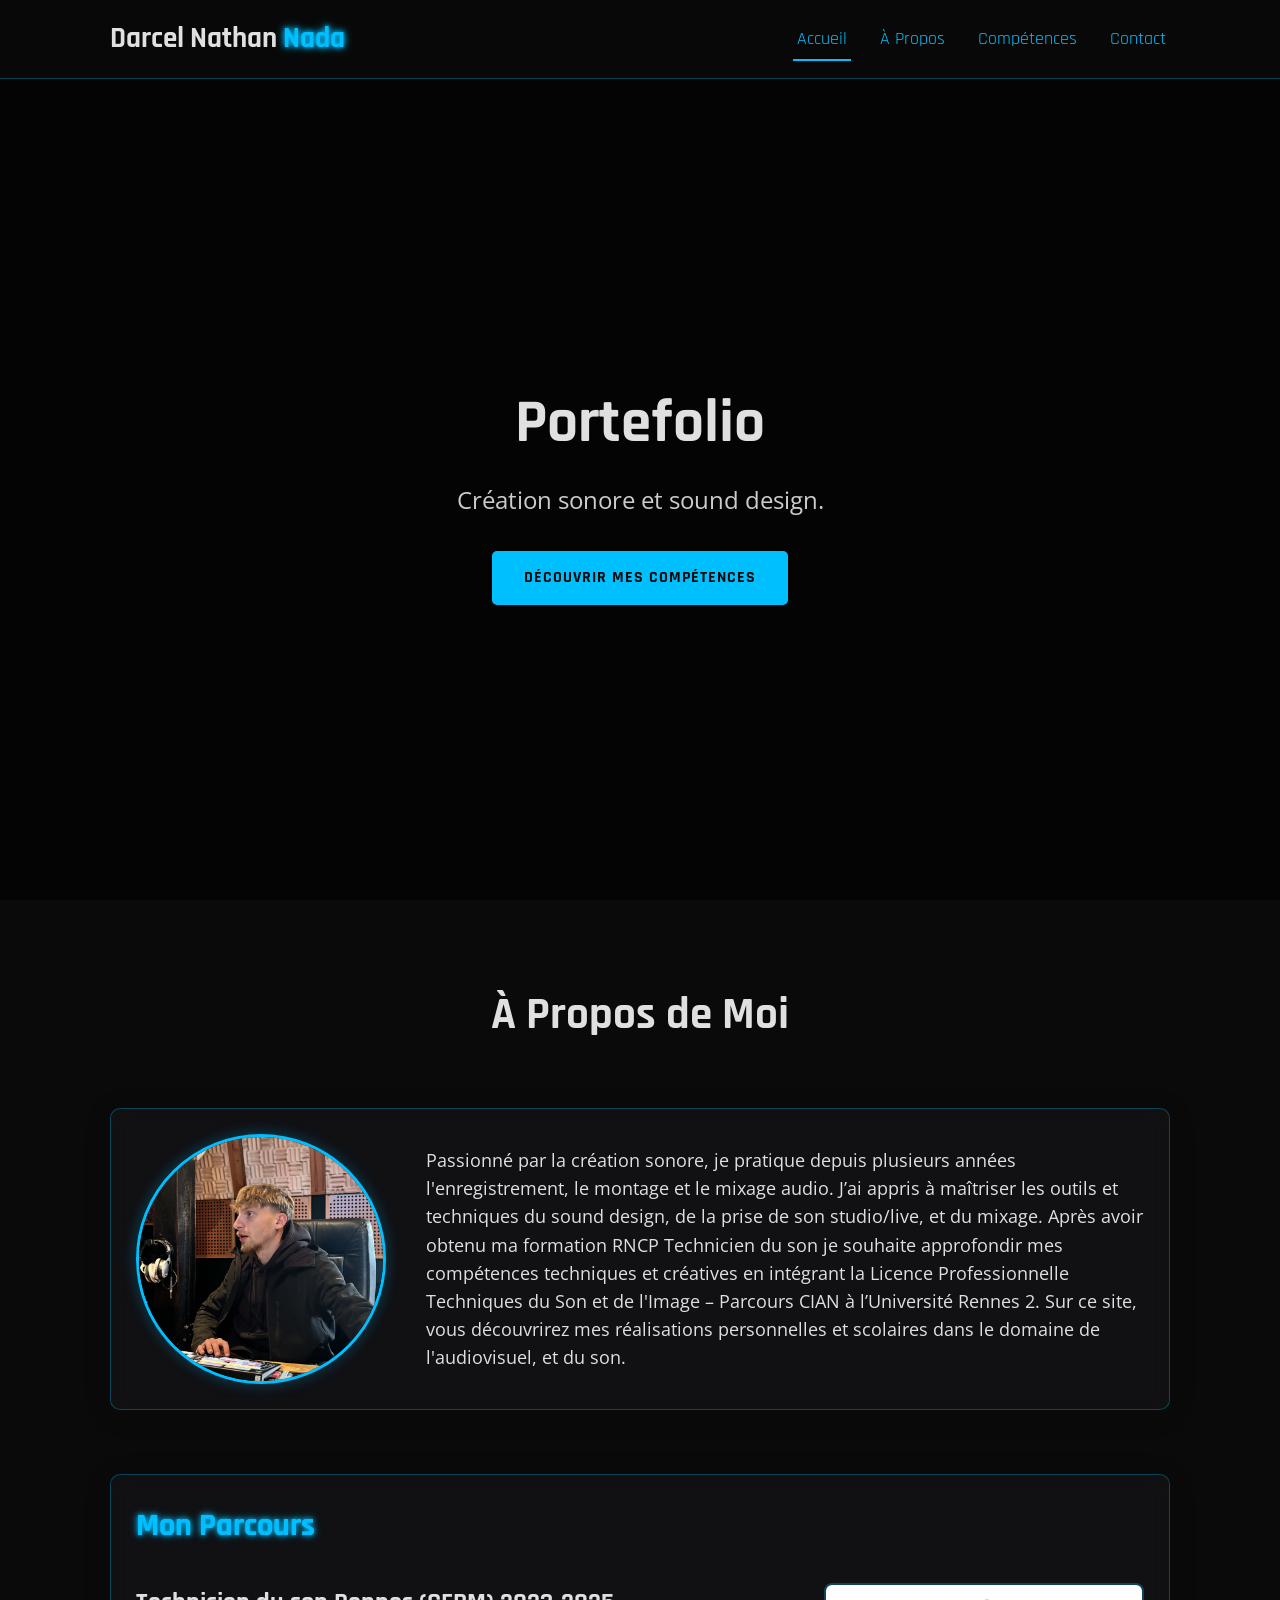
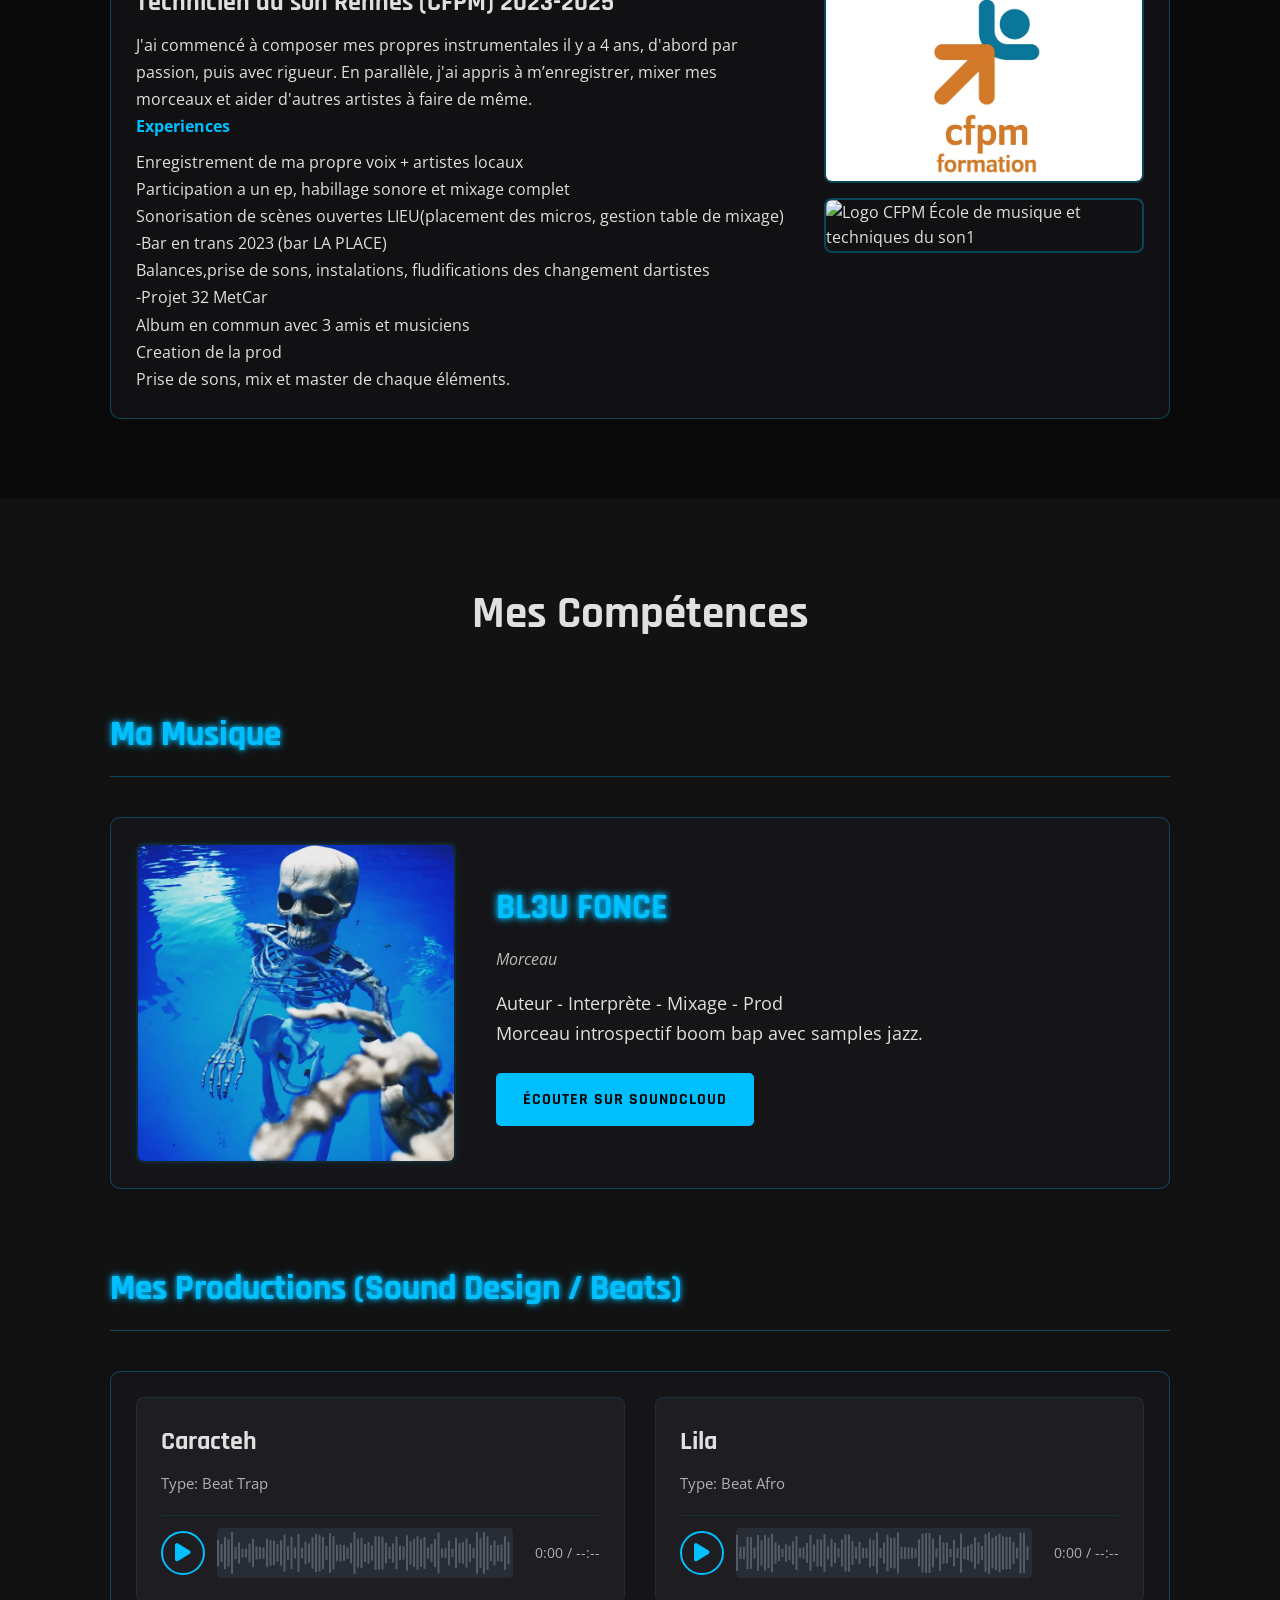
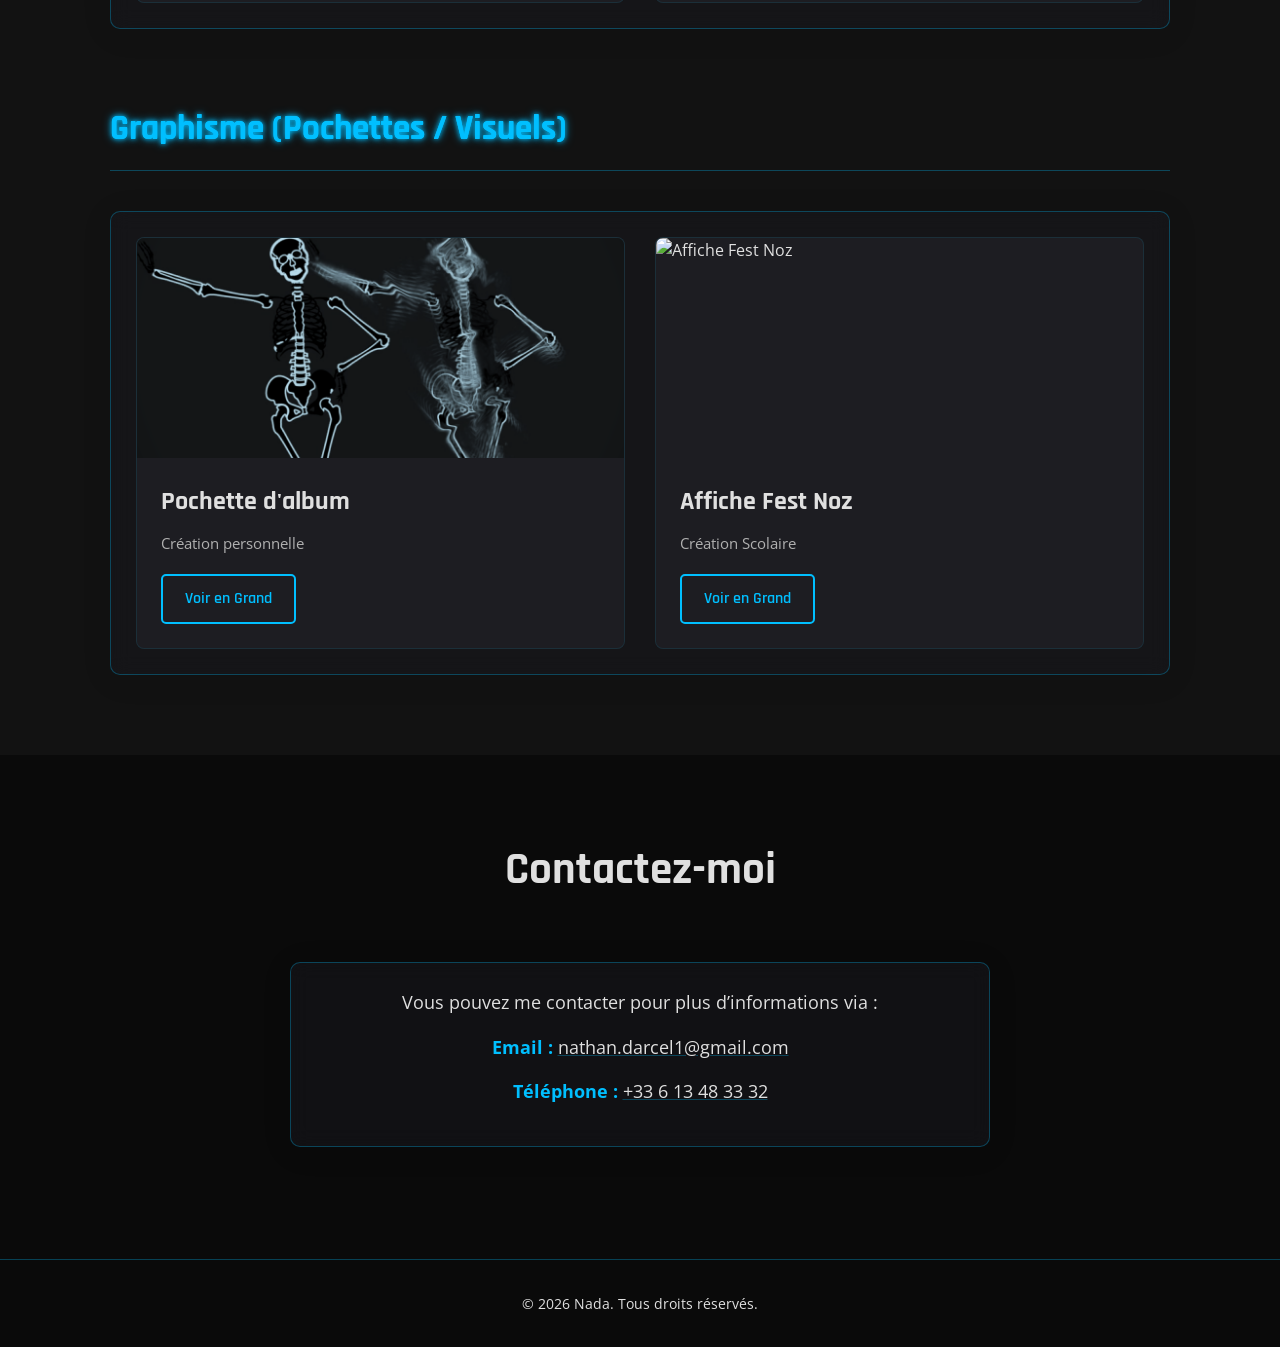
==== commit 2a4db323: "photo ajouté manque derniere photo" ====
--- a/index.html
+++ b/index.html
@@ -40,7 +40,7 @@
             <div class="container">
                 <h2 class="neon-text">À Propos de Moi</h2>
                 <div class="about-content glass-effect">
-                    <img src="Image/Photo identité.jpeg" alt="Photo de Darcel Nathan Nada" class="artist-photo">
+                    <img src="Image\13615D1D-8C24-4F74-96F3-63B5047D33DF.jpeg" alt="Photo de Darcel Nathan Nada" class="artist-photo">
                     <p>Passionné par la création sonore, je pratique depuis plusieurs années l'enregistrement, le montage et le mixage audio.
                         J’ai appris à maîtriser les outils et techniques du sound design, de la prise de son studio/live, et du mixage.
                         Après avoir obtenu ma formation RNCP Technicien du son je souhaite approfondir mes compétences techniques et créatives en intégrant la Licence Professionnelle Techniques du Son et de l'Image – Parcours CIAN à l’Université Rennes 2.
@@ -66,9 +66,9 @@
                             </p>
                         </div>
                         <div class="images-container"> <!-- Conteneur pour les images de formation -->
-                            <img src="Image/CFPM Rennes.jpeg" alt="Logo CFPM École de musique et techniques du son" class="formation-image">
+                            <img src="Image\logo-cfpm-V1-blanc-rvb.jpg" alt="Logo CFPM École de musique et techniques du son" class="formation-image">
                             <!-- Tu peux ajouter une autre image ici si tu en as une deuxième distincte -->
-                            <!-- <img src="chemin/vers/autre_image_formation.jpg" alt="Autre image de formation" class="formation-image"> -->
+                            <img src="Image\F2435830-9EF7-4B0C-B1A5-1ED58BB1A138.jpeg" alt="Logo CFPM École de musique et techniques du son1" class="formation-image">
                         </div>
                     </div>
                 </div>
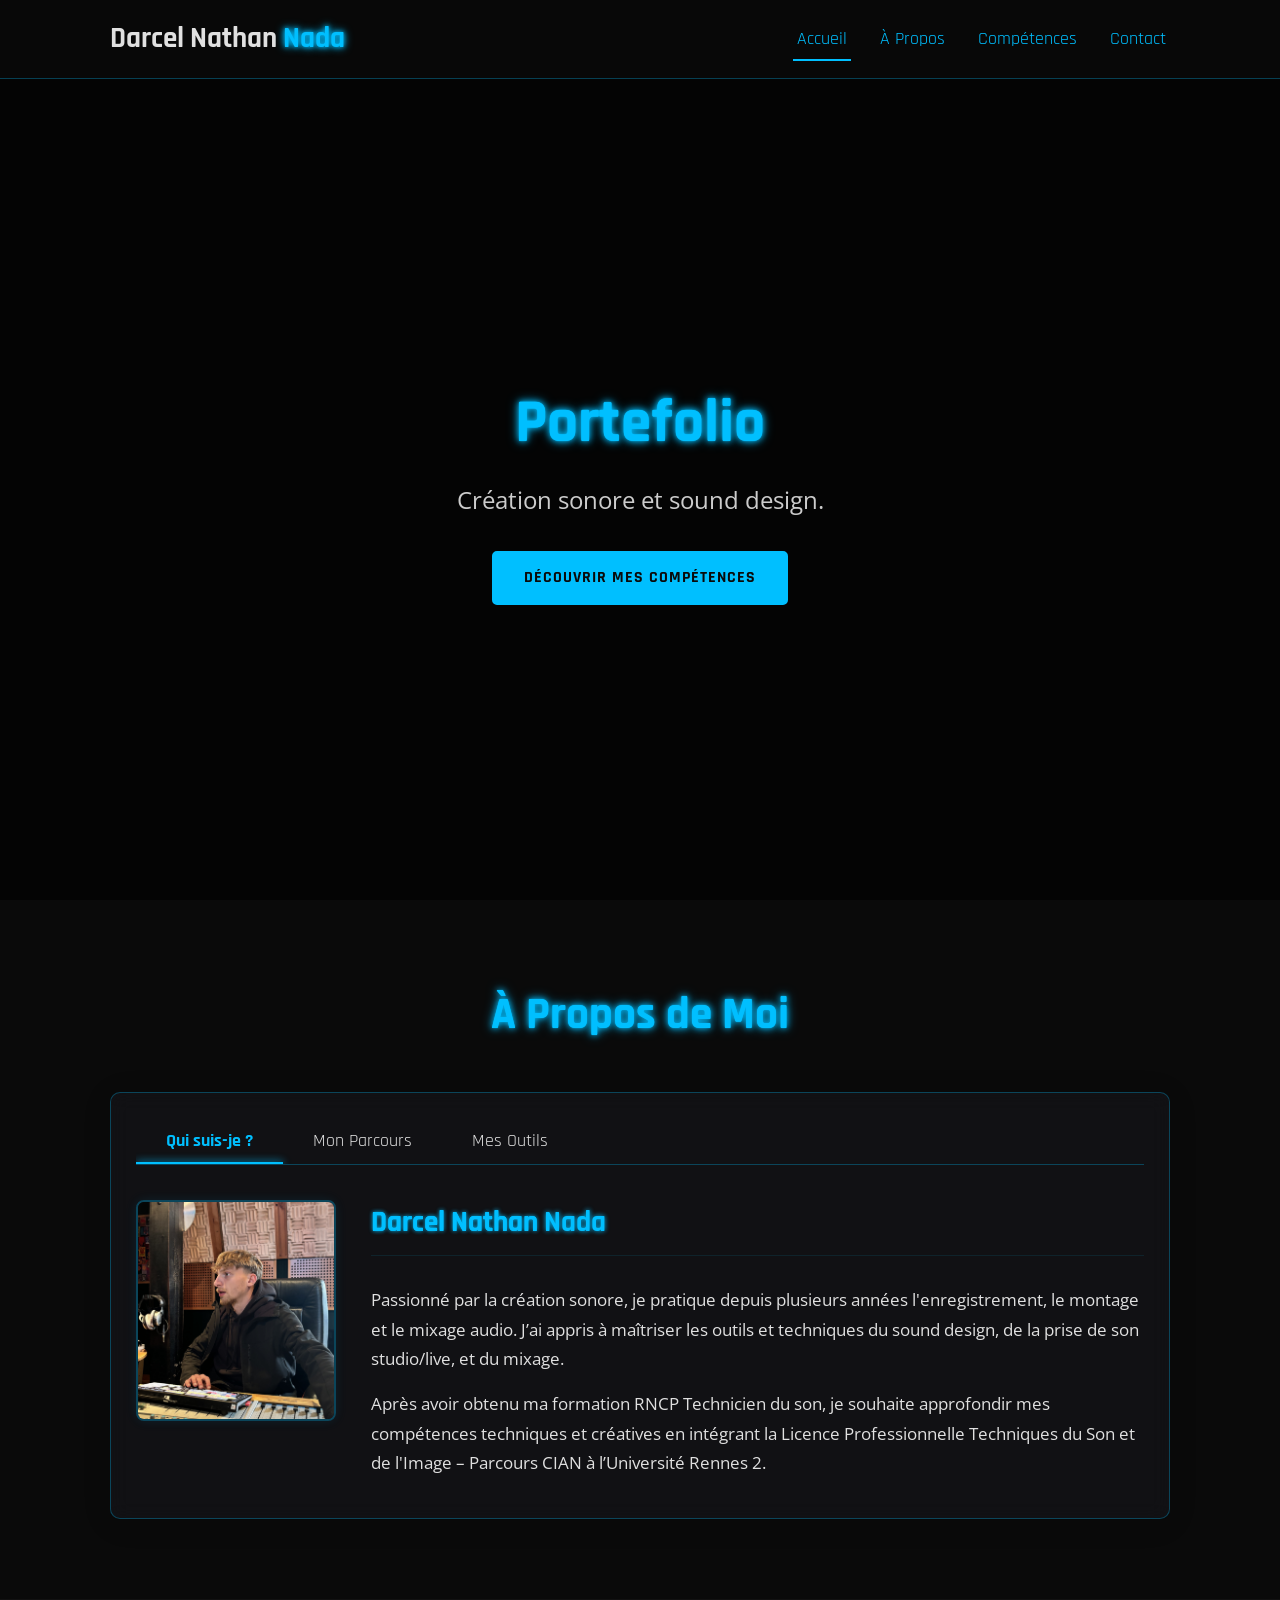
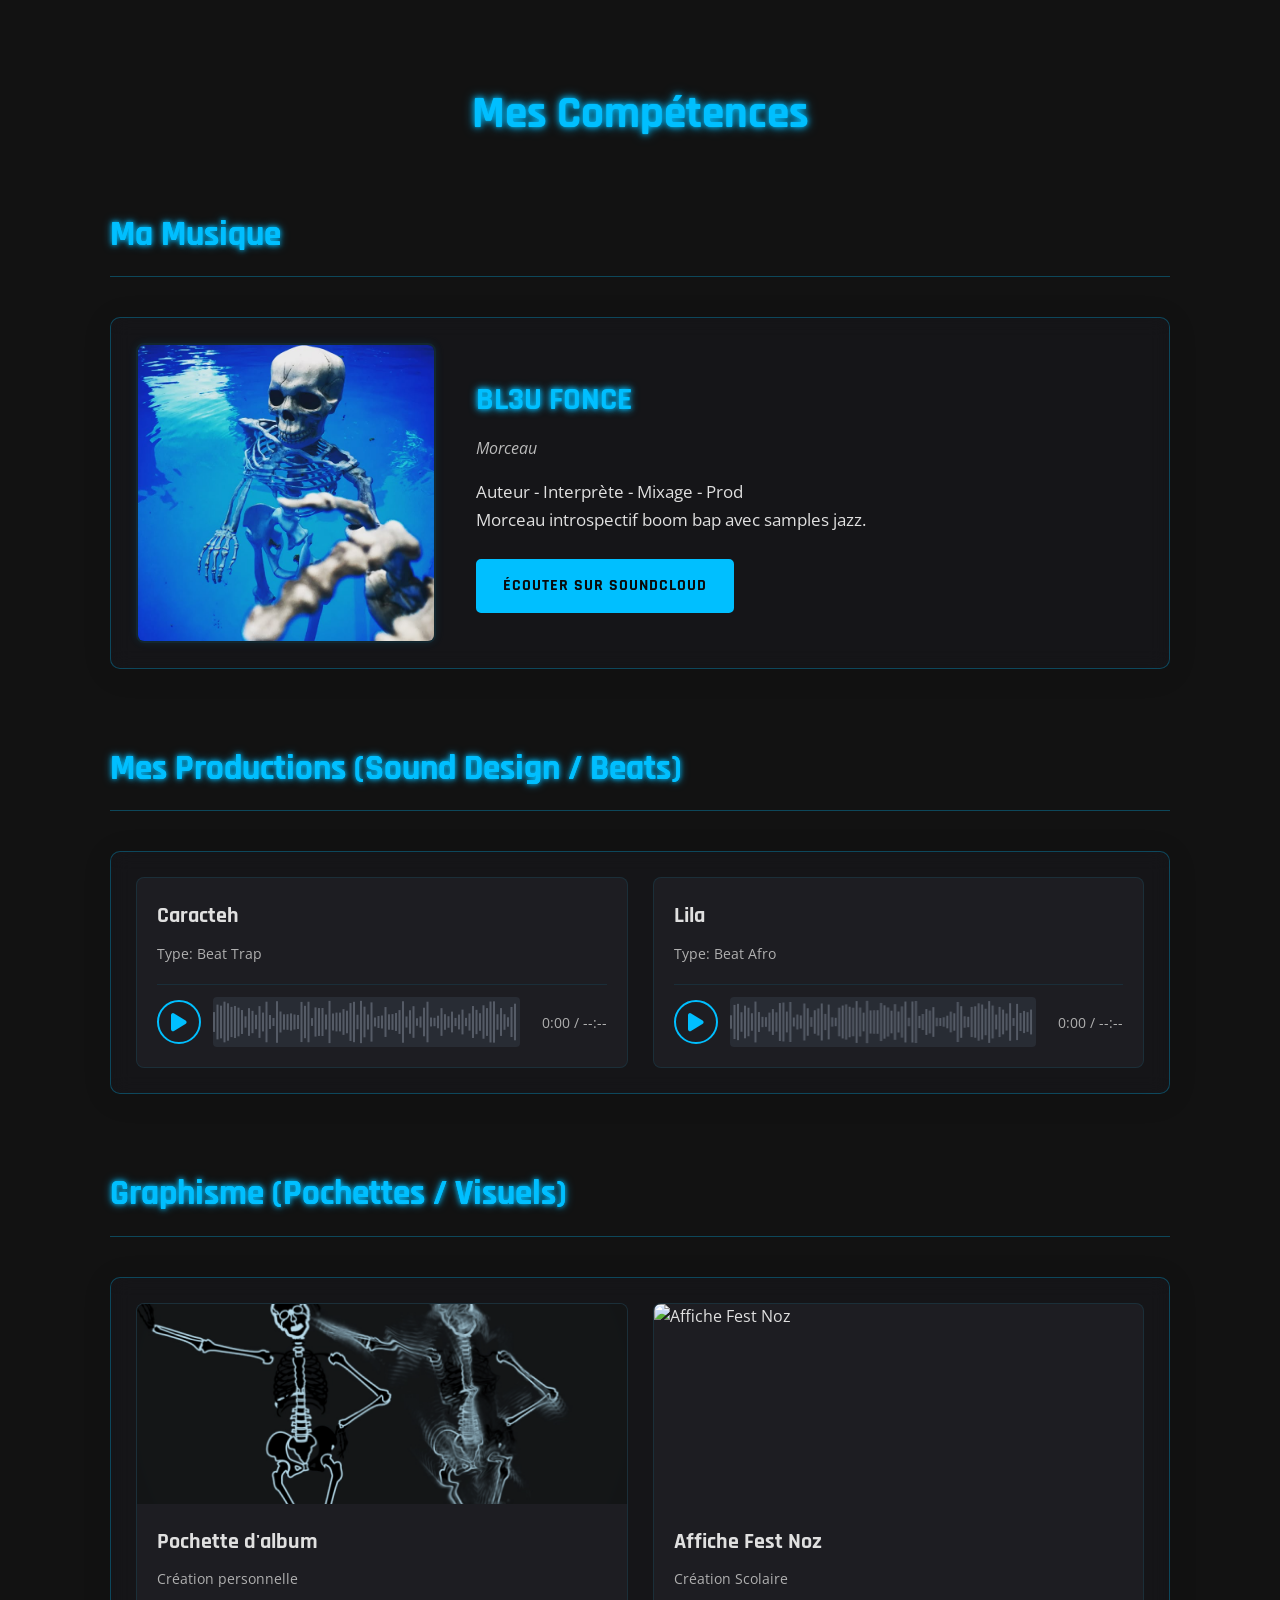
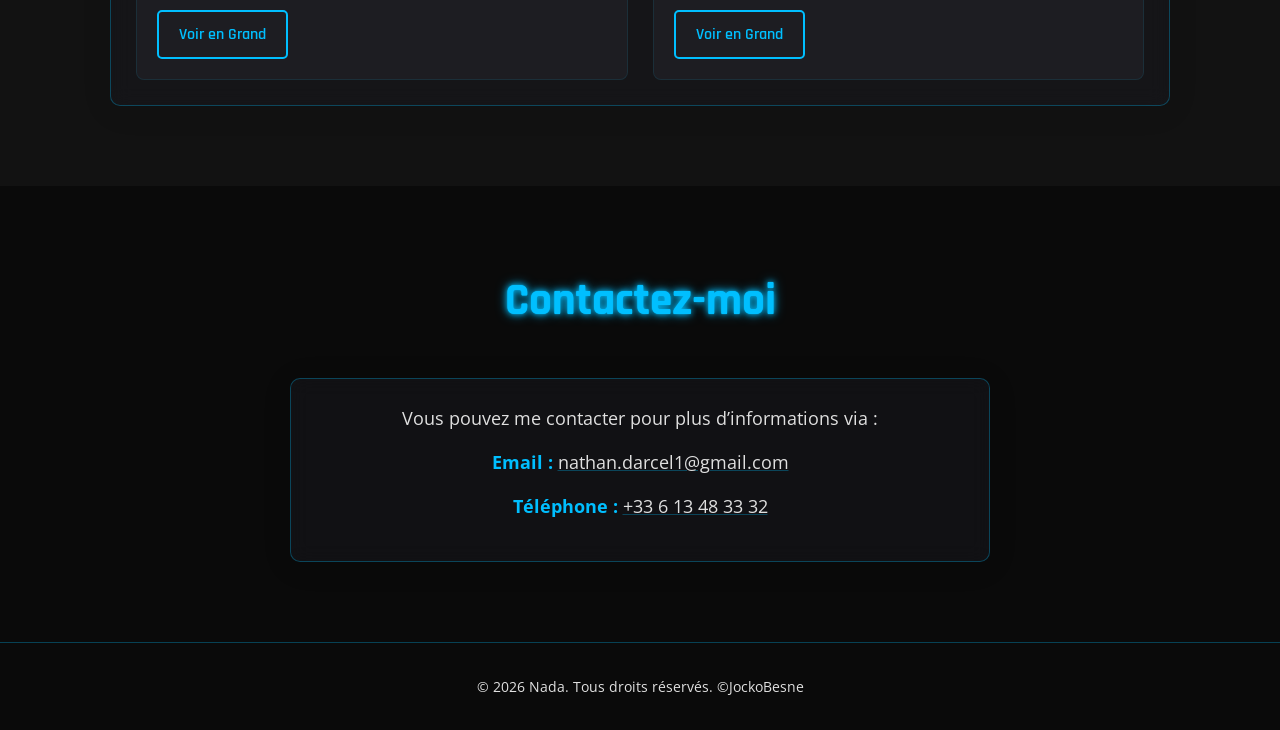
==== commit 34452522: "v2" ====
--- a/index.html
+++ b/index.html
@@ -39,36 +39,101 @@
         <section id="about" class="content-section">
             <div class="container">
                 <h2 class="neon-text">À Propos de Moi</h2>
-                <div class="about-content glass-effect">
-                    <img src="Image\13615D1D-8C24-4F74-96F3-63B5047D33DF.jpeg" alt="Photo de Darcel Nathan Nada" class="artist-photo">
-                    <p>Passionné par la création sonore, je pratique depuis plusieurs années l'enregistrement, le montage et le mixage audio.
-                        J’ai appris à maîtriser les outils et techniques du sound design, de la prise de son studio/live, et du mixage.
-                        Après avoir obtenu ma formation RNCP Technicien du son je souhaite approfondir mes compétences techniques et créatives en intégrant la Licence Professionnelle Techniques du Son et de l'Image – Parcours CIAN à l’Université Rennes 2.
-                        Sur ce site, vous découvrirez mes réalisations personnelles et scolaires dans le domaine de l'audiovisuel, et du son.</p>
-                </div>
-
-                <div class="parcours-section glass-effect">
-                    <h3 class="neon-text">Mon Parcours</h3>
-                    <div class="parcours-content">
-                        <div class="parcours-text">
-                            <h4>Technicien du son Rennes (CFPM) 2023-2025</h4>
-                            <p>J'ai commencé à composer mes propres instrumentales il y a 4 ans, d'abord par passion, puis avec rigueur. En parallèle, j'ai appris à m’enregistrer, mixer mes morceaux et aider d'autres artistes à faire de même.</p>
-                            <p><strong>Experiences</strong><br>
-                                Enregistrement de ma propre voix + artistes locaux<br>
-                                Participation a un ep, habillage sonore et mixage complet<br>
-                                Sonorisation de scènes ouvertes LIEU(placement des micros, gestion table de mixage)<br>
-                                -Bar en trans 2023 (bar LA PLACE)<br>
-                                Balances,prise de sons, instalations, fludifications des changement dartistes<br>
-                                -Projet 32 MetCar<br>
-                                Album en commun avec 3 amis et musiciens<br>
-                                Creation de la prod<br>
-                                Prise de sons, mix et master de chaque éléments.<br>
-                            </p>
-                        </div>
-                        <div class="images-container"> <!-- Conteneur pour les images de formation -->
-                            <img src="Image\logo-cfpm-V1-blanc-rvb.jpg" alt="Logo CFPM École de musique et techniques du son" class="formation-image">
-                            <!-- Tu peux ajouter une autre image ici si tu en as une deuxième distincte -->
-                            <img src="Image\F2435830-9EF7-4B0C-B1A5-1ED58BB1A138.jpeg" alt="Logo CFPM École de musique et techniques du son1" class="formation-image">
+        
+                <div class="tabs-container glass-effect">
+                    <div class="tab-buttons">
+                        <button class="tab-button active" data-tab="qui-suis-je">Qui suis-je ?</button>
+                        <button class="tab-button" data-tab="parcours">Mon Parcours</button>
+                        <button class="tab-button" data-tab="outils">Mes Outils</button>
+                    </div>
+        
+                    <!-- Onglet: Qui suis-je ? -->
+                    <div class="tab-content active" id="qui-suis-je">
+                        <div class="about-intro-layout">
+                            <div class="about-intro-image-container">
+                                <img src="Image/13615D1D-8C24-4F74-96F3-63B5047D33DF.jpeg" alt="Darcel Nathan Nada" class="about-intro-photo">
+                            </div>
+                            <div class="about-intro-text">
+                                <h3 class="tab-content-title">Darcel Nathan <span class="neon-highlight">Nada</span></h3>
+                                <p>Passionné par la création sonore, je pratique depuis plusieurs années l'enregistrement, le montage et le mixage audio. J’ai appris à maîtriser les outils et techniques du sound design, de la prise de son studio/live, et du mixage.</p>
+                                <p>Après avoir obtenu ma formation RNCP Technicien du son, je souhaite approfondir mes compétences techniques et créatives en intégrant la Licence Professionnelle Techniques du Son et de l'Image – Parcours CIAN à l’Université Rennes 2.</p>
+                                <!-- Peut-être un trait de personnalité ou une citation ici ? -->
+                            </div>
+                        </div>
+                    </div>
+        
+                    <!-- Onglet: Mon Parcours -->
+                    <div class="tab-content" id="parcours">
+                        <h3 class="tab-content-title">Formation & Expériences Clés</h3>
+        
+                        <div class="parcours-entry">
+                            <div class="parcours-entry-image-container">
+                                <img src="Image/logo-cfpm-V1-blanc-rvb.jpg" alt="Logo CFPM" class="parcours-entry-logo">
+                            </div>
+                            <div class="parcours-entry-details">
+                                <h4>Technicien du son, CFPM Rennes (2023-2025)</h4>
+                                <p>Formation intensive couvrant la prise de son studio et live, le mixage, le mastering, le sound design et l'acoustique. J'y ai développé une compréhension approfondie des workflows professionnels et affûté mes oreilles critiques sur de nombreux projets pratiques.</p>
+                                <!-- Tu peux ajouter un ou deux points clés :
+                                <ul>
+                                    <li>Projet marquant : Réalisation de la bande-son d'un court-métrage étudiant.</li>
+                                    <li>Compétence clé acquise : Maîtrise avancée de Pro Tools pour l'édition et le mixage.</li>
+                                </ul>
+                                -->
+                            </div>
+                        </div>
+        
+                        <div class="parcours-entry experience">
+                            <div class="parcours-entry-image-container">
+                                <img src="Image/F2435830-9EF7-4B0C-B1A5-1ED58BB1A138.jpeg" alt="Sonorisation événement" class="parcours-entry-photo"> <!-- Remplace par une photo de toi en action si possible -->
+                            </div>
+                            <div class="parcours-entry-details">
+                                <h4>Expérience : Sonorisation Bar en Trans 2023 (Bar LA PLACE)</h4>
+                                <p>Responsable de l'installation du matériel, des balances sonores pour plusieurs artistes, et de la gestion de la console de mixage pendant les performances. Une expérience formatrice en gestion du direct et adaptation rapide aux besoins des musiciens.</p>
+                            </div>
+                        </div>
+        
+                         <div class="parcours-entry experience">
+                            <!-- Pas d'image ici si tu veux varier, ou une autre photo si tu as -->
+                            <div class="parcours-entry-details full-width"> <!-- Classe pour prendre toute la largeur si pas d'image -->
+                                <h4>Projet Collaboratif : Album "32 MetCar"</h4>
+                                <p>Participation à la création d'un album collectif. Mes contributions incluaient la composition de certaines productions, l'enregistrement des voix et instruments, ainsi que le mixage et le mastering de plusieurs titres. Ce projet a renforcé mes compétences en collaboration artistique et en gestion de projet audio de A à Z.</p>
+                            </div>
+                        </div>
+                    </div>
+        
+                    <!-- Onglet: Mes Outils -->
+                    <div class="tab-content" id="outils">
+                        <h3 class="tab-content-title">Logiciels & Environnement de Travail</h3>
+                        <p class="outils-intro">Voici un aperçu des outils que j'utilise pour sculpter le son et créer des visuels :</p>
+                        <div class="outils-grid">
+                            <div class="outil-card">
+                                <div class="outil-screenshot-container">
+                                    <img src="chemin/vers/screenshot_fl_studio_interface.jpg" alt="Interface FL Studio" class="outil-screenshot">
+                                </div>
+                                <div class="outil-description">
+                                    <h4>FL Studio</h4>
+                                    <p>Mon DAW de prédilection pour la composition, l'arrangement et la production de beats. Sa flexibilité et son piano roll intuitif sont parfaits pour mon workflow créatif.</p>
+                                </div>
+                            </div>
+                            <div class="outil-card">
+                                 <div class="outil-logo-container"> <!-- Pour les logos simples -->
+                                    <img src="chemin/vers/logo_protools.svg" alt="Logo Pro Tools" class="outil-logo">
+                                </div>
+                                <div class="outil-description">
+                                    <h4>Pro Tools</h4>
+                                    <p>Utilisé pour l'enregistrement, l'édition précise et le mixage audio professionnel, notamment lors de ma formation et pour des projets demandant un standard industriel.</p>
+                                </div>
+                            </div>
+                            <div class="outil-card">
+                                <div class="outil-logo-container">
+                                    <img src="chemin/vers/logo_photoshop.svg" alt="Logo Photoshop" class="outil-logo">
+                                </div>
+                                <div class="outil-description">
+                                    <h4>Adobe Photoshop</h4>
+                                    <p>Pour la création et la retouche de pochettes d'albums, d'affiches et autres visuels accompagnant mes projets musicaux.</p>
+                                </div>
+                            </div>
+                            <!-- Ajouter Ableton Live, autres plugins VST favoris, matériel si pertinent... -->
                         </div>
                     </div>
                 </div>
@@ -190,7 +255,7 @@
 
     <footer>
         <div class="container">
-            <p>© <span id="currentYear"></span> Nada. Tous droits réservés.</p>
+            <p>© <span id="currentYear"></span> Nada. Tous droits réservés. ©<span id="currentYear"></span>JockoBesne</p>
         </div>
     </footer>
 
--- a/style.css
+++ b/style.css
@@ -46,13 +46,15 @@
     font-weight: 700;
 }
 
-h3 {
+/* h3 est déjà stylé pour .neon-text, mais si utilisé ailleurs sans .neon-text: */
+h3:not(.neon-text):not(.tab-content-title) {
     font-size: 2rem;
     color: var(--neon-blue);
     text-shadow: 0 0 0.5px var(--neon-blue), 0 0 5px var(--neon-blue), 0 0 10px rgba(0, 191, 255, 0.7);
 }
 
-h4 {
+
+h4 { /* Base h4 style */
     font-size: 1.6rem;
     color: var(--light-text);
     margin-bottom: 0.5rem;
@@ -82,7 +84,7 @@
     position: fixed;
     width: 100%;
     top: 0;
-    z-index: 1000; /* Doit être élevé pour rester au-dessus */
+    z-index: 1000;
     border-bottom: 1px solid var(--neon-blue-transparent-medium);
 }
 
@@ -90,7 +92,7 @@
     display: flex;
     justify-content: space-between;
     align-items: center;
-    position: relative; /* Pour le positionnement du menu mobile */
+    position: relative;
 }
 
 .logo {
@@ -98,7 +100,7 @@
     font-size: 1.8rem;
     font-weight: 700;
     color: var(--light-text);
-    z-index: 1100; /* Pour être au-dessus du menu mobile si le menu est plein écran */
+    z-index: 1100;
 }
 .logo:hover {
     color: var(--light-text);
@@ -109,10 +111,6 @@
     text-shadow: 0 0 5px var(--neon-blue), 0 0 10px var(--neon-blue);
 }
 
-/* Styles pour la navigation principale (desktop) */
-.main-nav {
-    /* Styles pour la nav sur desktop */
-}
 .main-nav ul {
     list-style: none;
     display: flex;
@@ -126,8 +124,8 @@
     font-family: var(--font-primary);
     font-weight: 400;
     font-size: 1.1rem;
-    padding: 0.5rem 0.25rem; /* Ajout d'un peu de padding pour une meilleure zone de clic */
-    padding-bottom: 5px; /* Conserve ton padding-bottom */
+    padding: 0.5rem 0.25rem;
+    padding-bottom: 5px;
     border-bottom: 2px solid transparent;
     transition: color 0.3s ease, border-bottom-color 0.3s ease;
     display: block;
@@ -138,9 +136,8 @@
     border-bottom-color: var(--neon-blue);
 }
 
-/* Bouton pour ouvrir/fermer la navigation sur mobile */
 .nav-toggle {
-    display: none; /* Caché par défaut sur les grands écrans */
+    display: none;
     background: transparent;
     border: 1px solid var(--neon-blue);
     color: var(--neon-blue);
@@ -148,19 +145,20 @@
     padding: 0.5rem 0.75rem;
     border-radius: 5px;
     cursor: pointer;
-    /* Pas besoin de position absolute si on utilise flexbox dans header .container sur mobile */
-    z-index: 1100; /* Au-dessus de la nav déroulante */
+    z-index: 1100;
 }
 .nav-toggle:hover {
     background-color: var(--neon-blue-transparent-medium);
 }
 
-
-/* Effet Néon pour Texte (utilisé pour les titres H1 et H2 de section) */
-.neon-text { /* Cette classe est déjà sur tes H1 et H2 */
-    /* color: var(--neon-blue); */ /* Déjà défini dans h3 si .neon-text est aussi sur h3 */
-    /* text-shadow: 0 0 0.5px var(--neon-blue), 0 0 5px var(--neon-blue), 0 0 10px rgba(0, 191, 255, 0.7); */
-}
+/* Effet Néon pour Texte (titres H1 de section, H2 de section) */
+/* La classe .neon-text est sur les H1 et H2. h3.tab-content-title a son propre style néon. */
+/* Si tu veux que TOUS les h1,h2 soient néon par défaut, tu peux le mettre directement sur les balises */
+h1.neon-text, h2.neon-text {
+    color: var(--neon-blue); /* Assure que la couleur est bien appliquée */
+    text-shadow: 0 0 1px var(--neon-blue), 0 0 6px var(--neon-blue), 0 0 12px rgba(0, 191, 255, 0.7);
+}
+
 
 /* Section Héros */
 #hero {
@@ -170,12 +168,12 @@
     justify-content: center;
     text-align: center;
     position: relative;
-    padding-top: 80px; /* Hauteur du header pour décaler le contenu */
-    background-image: url('Image/skeleton-site.png'); /* CHEMIN À VÉRIFIER SOIGNEUSEMENT (CASSE INCLUSE) */
+    padding-top: 80px;
+    background-image: url('Image/skeleton-site.png');
     background-repeat: no-repeat;
     background-position: center center;
     background-size: cover;
-    background-attachment: fixed; /* Peut causer des soucis sur mobile, voir media query */
+    background-attachment: fixed;
 }
 
 .hero-background-overlay {
@@ -191,10 +189,10 @@
 .hero-content {
     position: relative;
     z-index: 2;
-    padding: 20px; /* Ajout de padding pour éviter que le texte ne colle aux bords sur très petits écrans */
-}
-
-#hero h1 {
+    padding: 20px;
+}
+
+#hero h1 { /* Titre H1 spécifique au héros */
     font-size: 3.8rem;
     margin-bottom: 0.5rem;
 }
@@ -230,14 +228,14 @@
     padding: 80px 0;
     background-color: var(--dark-secondary-bg);
 }
-.content-section:nth-child(even) {
+.content-section:nth-child(even) { /* Note: #about est le 2e enfant de main, donc var(--dark-bg) */
    background-color: var(--dark-bg);
 }
 
-.content-section h2 {
+.content-section h2 { /* Titres H2 de section */
     text-align: center;
     font-size: 2.8rem;
-    margin-bottom: 3.5rem;
+    margin-bottom: 2.5rem; /* Réduit un peu pour moins d'espace avant les onglets */
 }
 
 /* Effet Verre Dépoli (Glassmorphism) */
@@ -251,74 +249,253 @@
     box-shadow: 0 4px 30px rgba(0, 0, 0, 0.1);
 }
 
-/* Section À Propos */
-.about-content {
-    display: flex;
-    align-items: center;
-    gap: 40px;
-    margin-bottom: 3rem;
-}
-.artist-photo {
-    width: 250px;
-    height: 250px;
-    object-fit: cover;
-    border-radius: 50%;
-    border: 3px solid var(--neon-blue);
+/* --- NOUVEAUX STYLES POUR LA SECTION "À PROPOS" AVEC ONGLETS --- */
+.tabs-container {
+    margin-top: 1.5rem; /* Espace entre le H2 de section et les onglets */
+}
+
+.tab-buttons {
+    display: flex;
+    margin-bottom: 25px;
+    border-bottom: 1px solid var(--neon-blue-transparent-medium);
+    overflow-x: auto;
+    /* --- NOUVEAU : Cacher la barre de scroll --- */
+    scrollbar-width: none; /* Firefox */
+    -ms-overflow-style: none;  /* IE 10+ */
+}
+/* --- NOUVEAU : Cacher la barre de scroll pour Chrome, Safari, Edge --- */
+.tab-buttons::-webkit-scrollbar {
+    display: none;
+}
+
+
+.tab-button {
+    background: transparent;
+    border: none;
+    /* padding: 12px 22px; Ancien padding */
+    /* --- MODIFIÉ : Plus de padding horizontal pour plus de longueur --- */
+    padding: 12px 30px; /* Augmente le 22px à 30px ou plus selon ton goût */
+    cursor: pointer;
+    color: var(--light-text);
+    font-family: var(--font-primary);
+    font-size: 1.1rem;
+    font-weight: 400;
+    position: relative;
+    transition: color 0.3s ease, background-color 0.3s ease;
+    white-space: nowrap;
+    /* --- OPTIONNEL : Pour que les boutons se répartissent si peu nombreux --- */
+    /* Si tu as peu d'onglets et que tu veux qu'ils prennent plus de place : */
+    /* flex-grow: 1; */ /* Décommente si tu veux cet effet */
+    /* text-align: center; */ /* Assure que le texte est centré si flex-grow est utilisé */
+}
+.tab-button:hover {
+    color: var(--neon-blue);
+    background-color: var(--neon-blue-transparent-light);
+}
+.tab-button.active {
+    color: var(--neon-blue);
+    font-weight: 700;
+}
+.tab-button.active::after {
+    content: '';
+    position: absolute;
+    bottom: -1px;
+    left: 0;
+    width: 100%;
+    height: 3px;
+    background-color: var(--neon-blue);
+    box-shadow: 0 0 8px var(--neon-blue);
+}
+
+.tab-content {
+    display: none;
+    padding-top: 10px; /* Espace au dessus du contenu de l'onglet */
+    animation: fadeInTab 0.6s ease-out;
+}
+.tab-content.active {
+    display: block;
+}
+@keyframes fadeInTab {
+    from { opacity: 0; transform: translateY(15px); }
+    to { opacity: 1; transform: translateY(0); }
+}
+
+/* Titre à l'intérieur de chaque onglet (remplace les anciens h3 de parcours) */
+h3.tab-content-title {
+    font-size: 1.8rem;
+    color: var(--neon-blue);
+    text-shadow: 0 0 0.5px var(--neon-blue), 0 0 4px var(--neon-blue); /* Ombre néon plus subtile pour les titres d'onglet */
+    margin-bottom: 1.8rem;
+    padding-bottom: 0.6rem;
+    border-bottom: 1px solid var(--neon-blue-transparent-light);
+}
+
+/* Onglet: Qui suis-je ? */
+.about-intro-layout {
+    display: flex;
+    align-items: flex-start;
+    gap: 35px; /* Un peu plus d'espace */
+}
+.about-intro-image-container {
+    flex-basis: 200px; /* AJUSTÉ : Plus petit */
     flex-shrink: 0;
-    box-shadow: 0 0 15px var(--neon-blue-transparent-medium);
-}
-.about-content p {
-    flex: 1;
-    font-size: 1.1rem;
-}
-
-/* SECTION PARCOURS */
-.parcours-section {
-    margin-top: 4rem;
-}
-.parcours-section h3 {
-    text-align: left;
-    margin-bottom: 2rem;
-}
-.parcours-content {
-    display: flex;
-    align-items: flex-start;
-    gap: 40px;
-}
-.parcours-text {
-    flex: 1;
-    order: 1;
-}
-.parcours-text p {
-    font-size: 1rem;
-    line-height: 1.7;
-}
-.parcours-text strong {
-    color: var(--neon-blue);
-    font-weight: 700;
-    display: inline-block;
-    margin-bottom: 0.5rem;
-}
-
-.images-container {
-    flex-basis: 320px;
-    display: flex;
-    flex-direction: column;
-    gap: 15px;
-    order: 2;
-    align-self: stretch;
-}
-.images-container .formation-image {
+}
+.about-intro-photo {
     width: 100%;
     height: auto;
-    max-height: 200px;
+    max-height: 260px; /* AJUSTÉ : Limite en hauteur */
     object-fit: cover;
     border-radius: 8px;
     border: 2px solid var(--neon-blue-transparent-medium);
-}
-
-/* SECTION COMPÉTENCES */
-#competences .container h2 {
+    box-shadow: 0 0 12px var(--neon-blue-transparent-light);
+}
+.about-intro-text {
+    flex: 1;
+}
+/* Le h3 de .about-intro-text est maintenant .tab-content-title, sauf si tu as un autre h3 spécifique ici.
+   S'il y a un h3 DANS .about-intro-text qui n'est PAS le .tab-content-title général : */
+.about-intro-text h3:not(.tab-content-title) {
+    font-size: 1.6rem; /* Ajuste si tu as un sous-titre spécifique pour le nom */
+    margin-bottom: 0.8rem;
+    color: var(--light-text);
+}
+.about-intro-text h3 .neon-highlight {
+     color: var(--neon-blue);
+     text-shadow: 0 0 5px var(--neon-blue);
+}
+.about-intro-text p {
+    font-size: 1.05rem; /* Légèrement plus grand pour la lisibilité */
+    line-height: 1.75;
+    margin-bottom: 1rem;
+}
+
+/* Onglet: Mon Parcours */
+.parcours-entry {
+    display: flex;
+    align-items: flex-start;
+    gap: 25px;
+    padding: 15px 0; /* Padding vertical */
+    border-bottom: 1px solid rgba(255, 255, 255, 0.08); /* Ligne plus subtile */
+}
+.parcours-entry:last-child {
+    border-bottom: none;
+    padding-bottom: 0;
+}
+.parcours-entry-image-container {
+    flex-basis: 120px; /* AJUSTÉ : Plus petit pour le logo CFPM et photos d'xp */
+    flex-shrink: 0;
+    display: flex;
+    align-items: center;
+    justify-content: center;
+    min-height: 70px; /* Pour assurer un minimum de hauteur même si l'image est petite */
+}
+.parcours-entry-logo { /* Spécifique pour logo CFPM */
+    max-width: 100%;
+    max-height: 140px; /* AJUSTÉ : Plus petit */
+    object-fit: contain;
+}
+.parcours-entry-photo { /* Pour les photos d'expérience */
+    width: 100%;
+    max-height: 140px; /* AJUSTÉ : Adapté au flex-basis plus petit */
+    object-fit: cover;
+    border-radius: 6px;
+}
+.parcours-entry-details {
+    flex: 1;
+}
+.parcours-entry-details.full-width {
+    flex-basis: 100%;
+}
+.parcours-entry-details h4 { /* Titres de chaque entrée de parcours */
+    font-size: 1.25rem; /* Un peu plus petit */
+    color: var(--light-text);
+    font-weight: 600; /* Moins que 700 pour hiérarchie */
+    margin-bottom: 0.4rem;
+}
+.parcours-entry-details p,
+.parcours-entry-details ul {
+    font-size: 0.95rem;
+    line-height: 1.65;
+    color: #c5c5c5; /* Un peu plus clair que #ccc */
+    margin-bottom: 0.5rem;
+}
+.parcours-entry-details ul {
+    list-style-type: none; /* Ou 'disc' si tu préfères */
+    padding-left: 0; /* Si pas de list-style-type */
+}
+.parcours-entry-details ul li::before { /* Custom bullet */
+    content: "▹"; /* Ou autre symbole comme •, –, etc. */
+    color: var(--neon-blue);
+    font-weight: bold;
+    display: inline-block;
+    width: 1em;
+    margin-left: -1em; /* Si padding-left sur ul est 0 */
+    /* Si ul a padding-left: 20px, alors pas besoin de margin-left: -1em, juste 'margin-right: 0.5em;' */
+}
+
+
+/* Onglet: Mes Outils */
+.outils-intro {
+    font-size: 1rem;
+    color: #c5c5c5;
+    margin-bottom: 1.8rem;
+    text-align: left; /* Ou center si tu préfères */
+}
+.outils-grid {
+    display: grid;
+    grid-template-columns: repeat(auto-fit, minmax(280px, 1fr)); /* Cartes un peu plus petites */
+    gap: 25px;
+}
+.outil-card {
+    background-color: rgba(30, 30, 35, 0.6); /* Fond légèrement différent */
+    border-radius: 8px;
+    padding: 20px;
+    border: 1px solid var(--neon-blue-transparent-light);
+    display: flex;
+    flex-direction: column;
+    transition: transform 0.3s ease, box-shadow 0.3s ease;
+}
+.outil-card:hover {
+    transform: translateY(-6px);
+    box-shadow: 0 6px 20px var(--neon-blue-transparent-medium);
+}
+.outil-screenshot-container,
+.outil-logo-container {
+    width: 100%;
+    height: 160px; /* AJUSTÉ : Hauteur pour screenshots/logos */
+    display: flex;
+    align-items: center;
+    justify-content: center;
+    margin-bottom: 18px;
+    background-color: rgba(0,0,0,0.25);
+    border-radius: 6px;
+    overflow: hidden;
+}
+.outil-screenshot {
+    width: 100%;
+    height: 100%;
+    object-fit: cover;
+}
+.outil-logo {
+    max-width: 70%; /* Pour que le logo ne touche pas les bords du conteneur */
+    max-height: 70px; /* Logo plus petit et centré */
+    object-fit: contain;
+}
+.outil-description h4 { /* Titre de la carte outil */
+    font-size: 1.2rem;
+    color: var(--neon-blue);
+    margin-bottom: 0.6rem;
+}
+.outil-description p {
+    font-size: 0.9rem;
+    color: #b5b5b5;
+    line-height: 1.55;
+}
+/* FIN NOUVEAUX STYLES POUR "À PROPOS" AVEC ONGLETS */
+
+
+/* SECTION COMPÉTENCES (Styles existants, à vérifier pour cohérence) */
+#competences .container h2 { /* Assure que le H2 de section a le bon margin */
     margin-bottom: 3.5rem;
 }
 
@@ -329,8 +506,10 @@
     margin-bottom: 0;
 }
 
-.subsection-title {
+.subsection-title { /* h3 dans compétences */
     font-size: 2.2rem;
+    color: var(--neon-blue); /* Assure la couleur néon si la classe .neon-text n'est pas toujours là */
+    text-shadow: 0 0 0.5px var(--neon-blue), 0 0 5px var(--neon-blue), 0 0 10px rgba(0, 191, 255, 0.7);
     margin-bottom: 2.5rem;
     text-align: left;
     padding-bottom: 0.8rem;
@@ -338,17 +517,17 @@
 }
 
 /* Styles pour "Ma Musique" (single release) */
-.music-showcase .single-release-card {
-    display: flex;
+.music-showcase .single-release-card { /* .glass-effect est déjà dessus */
+    display: flex;
+    /* padding: 25px; est déjà sur .glass-effect */
     flex-direction: row;
     align-items: center;
     gap: 40px;
-    padding: 25px;
 }
 .music-showcase .single-artwork {
-    flex-basis: 320px;
-    max-width: 320px;
-    height: 320px;
+    flex-basis: 300px; /* Un peu plus petit */
+    max-width: 300px;
+    height: 300px;
     object-fit: cover;
     border-radius: 8px;
     border: 2px solid var(--neon-blue-transparent-light);
@@ -358,8 +537,8 @@
     flex: 1;
     text-align: left;
 }
-.music-showcase .single-details h4 {
-    font-size: 2.2rem;
+.music-showcase .single-details h4 { /* Titre du morceau */
+    font-size: 2rem; /* Un peu plus petit */
     color: var(--neon-blue);
     margin-bottom: 0.7rem;
     text-shadow: 0 0 5px var(--neon-blue), 0 0 10px var(--neon-blue);
@@ -372,7 +551,7 @@
     margin-bottom: 1rem;
 }
 .music-showcase .single-details .release-description {
-    font-size: 1.1rem;
+    font-size: 1.05rem;
     margin-bottom: 1.5rem;
     line-height: 1.7;
     color: var(--light-text);
@@ -400,13 +579,14 @@
 
 /* Styles pour les grilles de Productions et Graphisme */
 .production-grid,
-.graphisme-grid {
+.graphisme-grid { /* .glass-effect est déjà dessus */
     display: grid;
-    grid-template-columns: repeat(auto-fit, minmax(320px, 1fr));
-    gap: 30px;
-}
-
-.item-card {
+    grid-template-columns: repeat(auto-fit, minmax(300px, 1fr)); /* Cartes un peu plus petites */
+    gap: 25px; /* Espace un peu réduit */
+    /* padding: 25px; est déjà sur .glass-effect, pas besoin de le remettre ici */
+}
+
+.item-card { /* Carte individuelle dans les grilles de prod/graphisme */
     background-color: rgba(35, 35, 40, 0.7);
     border-radius: 8px;
     overflow: hidden;
@@ -419,33 +599,35 @@
     transform: translateY(-5px);
     box-shadow: 0 8px 25px rgba(0, 191, 255, 0.2);
 }
-.item-card img {
+.item-card img { /* Image en haut de la carte (graphisme) */
     width: 100%;
-    height: 220px;
+    height: 200px; /* Hauteur un peu réduite */
     object-fit: cover;
 }
-.item-card-content {
-    padding: 1.5rem;
+.item-card-content { /* Contenu texte de la carte */
+    padding: 1.25rem; /* Padding un peu ajusté */
     flex-grow: 1;
     display: flex;
     flex-direction: column;
     text-align: left;
 }
-.item-card-content h4 {
+.item-card-content h4 { /* Titre dans la carte */
+    font-size: 1.4rem; /* Ajusté */
     margin-bottom: 0.5rem;
-}
-.item-card-content p {
-    font-size: 0.95rem;
+    color: var(--light-text); /* Pas forcément néon ici pour varier */
+}
+.item-card-content p { /* Description dans la carte */
+    font-size: 0.9rem;
     color: #b0b0b0;
     margin-bottom: 1.2rem;
 }
 
-/* Styles pour le lecteur audio personnalisé */
+/* Styles pour le lecteur audio personnalisé (dans .item-card) */
 .audio-player-wrapper {
     display: flex;
     align-items: center;
     gap: 12px;
-    margin-top: auto;
+    margin-top: auto; /* Pousse en bas de la carte */
     padding-top: 12px;
     border-top: 1px solid var(--neon-blue-transparent-light);
 }
@@ -471,7 +653,7 @@
 }
 .play-pause-button i {
     display: block;
-    line-height: 1;
+    line-height: 1; /* Pour un meilleur centrage de l'icône */
 }
 .waveform-container {
     flex-grow: 1;
@@ -488,16 +670,15 @@
     width: 100%;
     height: 100%;
 }
-.progress-bar-container {
+.progress-bar-container { /* Inutilisé actuellement car waveform dessine la progression */
     display: none;
 }
-/* .progress-bar { ... }  Inutile si conteneur est display:none */
 .time-display {
     font-size: 0.85rem;
     color: #b0b0b0;
-    min-width: 75px;
+    min-width: 75px; /* Pour "0:00 / 0:00" */
     text-align: right;
-    font-variant-numeric: tabular-nums;
+    font-variant-numeric: tabular-nums; /* Alignement des chiffres */
     flex-shrink: 0;
 }
 
@@ -506,15 +687,15 @@
     display: inline-block;
     background-color: transparent;
     color: var(--neon-blue);
-    padding: 10px 22px;
+    padding: 10px 20px; /* Padding un peu ajusté */
     border-radius: 5px;
     font-family: var(--font-primary);
     font-weight: 600;
     border: 2px solid var(--neon-blue);
     transition: background-color 0.2s, color 0.2s, box-shadow 0.2s;
     text-decoration: none;
-    margin-top: auto;
-    align-self: flex-start;
+    margin-top: auto; /* Pousse en bas */
+    align-self: flex-start; /* Aligné à gauche */
     text-align: center;
 }
 .item-card .view-button:hover {
@@ -524,10 +705,11 @@
 }
 
 /* Section Contact */
-.contact-details {
+.contact-details { /* .glass-effect est déjà dessus */
     max-width: 700px;
-    margin: 0 auto 2rem auto;
+    margin: 0 auto; /* Centré */
     text-align: center;
+    /* padding: 25px; est déjà sur .glass-effect */
 }
 .contact-details p {
     margin-bottom: 1rem;
@@ -537,7 +719,7 @@
     color: var(--neon-blue);
 }
 .contact-details a {
-    font-weight: normal;
+    font-weight: normal; /* Pour que le lien ne soit pas en gras par défaut */
     color: var(--light-text);
     text-decoration: underline;
     text-decoration-color: var(--neon-blue-transparent-medium);
@@ -545,21 +727,6 @@
 .contact-details a:hover {
     color: var(--neon-blue);
     text-decoration-color: var(--neon-blue);
-}
-
-.social-links {
-    text-align: center;
-    margin-top: 1rem;
-}
-.social-links a {
-    margin: 0 10px;
-    font-size: 1.2rem;
-    display: inline-block;
-    padding: 5px;
-}
-.social-links a:hover {
-    color: white;
-    text-shadow: 0 0 5px var(--neon-blue);
 }
 
 /* Footer */
@@ -574,78 +741,63 @@
 /* --- STYLES RESPONSIVES --- */
 @media (max-width: 768px) {
     header .container {
-        flex-direction: row; /* Logo à gauche, burger à droite */
+        flex-direction: row;
         justify-content: space-between;
-        /* position: relative; est déjà sur header .container (pas besoin de le répéter ici) */
     }
 
     .nav-toggle {
-        display: flex; /* Utilise flex pour mieux centrer l'icône à l'intérieur */
+        display: flex;
         align-items: center;
         justify-content: center;
-        /* Le positionnement absolu n'est plus nécessaire si le header .container utilise space-between */
-        /* Si tu veux le coller à droite :
-        margin-left: auto;
-        right: 20px;
-        top: 50%;
-        transform: translateY(-50%);
-        position: static; (ou ne pas le mettre en absolute plus haut)
-        */
     }
 
     .main-nav {
-        display: none; /* Caché par défaut sur mobile */
+        display: none;
         position: absolute;
-        top: 100%; /* Se positionne juste en dessous du header */
+        top: 100%;
         left: 0;
         right: 0;
-        background-color: rgba(10, 10, 10, 0.97); /* Fond un peu plus opaque */
-        backdrop-filter: blur(10px); /* Flou plus prononcé */
-        border-top: 1px solid var(--neon-blue); /* Bordure néon plus visible */
-        padding: 0; /* Le padding sera sur les li > a */
-        z-index: 1050; /* En dessous du nav-toggle mais au-dessus du reste */
-        box-shadow: 0 5px 15px rgba(0, 191, 255, 0.1); /* Ombre néon subtile */
-    }
-
-    .main-nav.nav-open { /* Classe ajoutée par JS pour afficher le menu */
+        background-color: rgba(10, 10, 10, 0.97);
+        backdrop-filter: blur(10px);
+        border-top: 1px solid var(--neon-blue);
+        padding: 0;
+        z-index: 1050;
+        box-shadow: 0 5px 15px rgba(0, 191, 255, 0.1);
+    }
+    .main-nav.nav-open {
         display: block;
     }
-
     .main-nav ul {
         flex-direction: column;
-        align-items: stretch; /* Les liens prennent toute la largeur */
+        align-items: stretch;
         width: 100%;
     }
-
     .main-nav ul li {
         margin: 0;
         width: 100%;
         text-align: center;
     }
-
     .main-nav ul li a {
-        padding: 1rem 1.5rem; /* Padding uniforme */
+        padding: 1rem 1.5rem;
         width: 100%;
         border-bottom: 1px solid var(--neon-blue-transparent-light);
-        font-size: 1.2rem; /* Liens un peu plus grands */
+        font-size: 1.2rem;
     }
     .main-nav ul li:last-child a {
         border-bottom: none;
     }
-
     .main-nav ul li a:hover,
     .main-nav ul li a.active {
-        background-color: var(--neon-blue-transparent-medium); /* Hover plus visible */
+        background-color: var(--neon-blue-transparent-medium);
         color: var(--neon-blue);
-        border-bottom-color: var(--neon-blue-transparent-light); /* Ou la même couleur que le hover */
+        border-bottom-color: var(--neon-blue-transparent-light);
     }
 
     /* Section Hero sur mobile */
     #hero {
-        background-attachment: scroll; /* Important pour éviter les problèmes de fixed sur mobile */
-        /* Si l'image ne s'affiche toujours pas, ré-déclarer explicitement : */
+        background-attachment: scroll;
         background-image: url('Image/skeleton-site.png');
-        min-height: 80vh; /* Peut-être réduire un peu la hauteur sur mobile */
+        min-height: 80vh;
     }
     #hero h1 {
         font-size: 2.8rem;
@@ -654,47 +806,88 @@
         font-size: 1.3rem;
     }
 
-    /* Autres ajustements responsives */
+    /* Titres de section H2 sur mobile */
     .content-section h2 {
         font-size: 2.2rem;
-    }
-
-    .about-content {
+        margin-bottom: 2rem; /* Réduit l'espace avant les onglets/contenu */
+    }
+
+    /* --- AJUSTEMENTS RESPONSIVE POUR LES ONGLETS #ABOUT --- */
+    .tab-buttons {
+        overflow-x: auto;
+        -webkit-overflow-scrolling: touch;
+        /* padding-bottom: 5px; /* Plus nécessaire si la scrollbar est cachée */
+        /* La scrollbar est déjà cachée par les règles ci-dessus, pas besoin de répéter ici */
+    }
+    .tab-button {
+        white-space: nowrap;
+        font-size: 1rem;
+        /* padding: 10px 15px; Ancien padding mobile */
+        /* --- MODIFIÉ : Padding horizontal mobile aussi --- */
+        padding: 10px 20px; /* Ou ajuste selon besoin sur mobile */
+    }
+
+    .about-intro-layout {
         flex-direction: column;
         align-items: center;
         text-align: center;
     }
-    .artist-photo {
-        margin-bottom: 1.5rem;
-        width: 180px;
-        height: 180px;
-    }
-
-    .parcours-content {
+    .about-intro-image-container {
+        flex-basis: auto;
+        width: 160px; /* Photo profil plus petite sur mobile */
+        margin-bottom: 20px;
+    }
+    .about-intro-photo {
+        max-height: 200px;
+    }
+    .about-intro-text h3:not(.tab-content-title) { /* Si titre de nom spécifique */
+        text-align: center;
+    }
+
+    .parcours-entry {
         flex-direction: column;
         align-items: center;
         text-align: center;
     }
-    .parcours-text {
-        order: 2;
-        margin-top: 1.5rem;
+    .parcours-entry-image-container {
         flex-basis: auto;
-    }
-    .images-container {
-        order: 1;
-        flex-basis: auto;
-        width: 90%;
-        max-width: 300px;
-    }
-    .parcours-section h3 {
+        width: 100px; /* Logo CFPM encore plus petit sur mobile */
+        max-width: 100px;
+        margin-bottom: 15px;
+    }
+    .parcours-entry-logo {
+        max-height: 60px;
+    }
+    .parcours-entry-photo { /* Photo expérience */
+         width: 80%;
+         max-width: 200px; /* Limiter la largeur */
+         max-height: 120px;
+    }
+    .parcours-entry-details h4 {
         text-align: center;
-    }
-
+        font-size: 1.15rem;
+    }
+
+    .outils-grid {
+        grid-template-columns: 1fr; /* Une carte par ligne */
+    }
+    .outil-screenshot-container,
+    .outil-logo-container {
+        height: 140px;
+    }
+    .outil-description {
+        text-align: center;
+    }
+    /* --- FIN AJUSTEMENTS RESPONSIVE POUR ONGLETS #ABOUT --- */
+
+
+    /* Titres de sous-section H3 (dans Compétences) */
     .subsection-title {
-        font-size: 2rem;
-        text-align: center; /* Centre les titres de sous-section sur mobile */
-    }
-
+        font-size: 1.8rem; /* Plus petit sur mobile */
+        text-align: center;
+    }
+
+    /* Carte musique */
     .music-showcase .single-release-card {
         flex-direction: column;
         text-align: center;
@@ -702,47 +895,49 @@
     }
     .music-showcase .single-artwork {
         flex-basis: auto;
-        width: 80%;
-        max-width: 280px;
+        width: 70%;
+        max-width: 250px; /* Pochette un peu plus petite */
         height: auto;
     }
     .music-showcase .single-details h4 {
-        font-size: 2rem;
-    }
-
+        font-size: 1.8rem;
+    }
+
+    /* Grilles de prod et graphisme */
     .production-grid,
     .graphisme-grid {
-        grid-template-columns: 1fr;
-        gap: 25px;
-    }
-    .item-card img {
-        height: 200px;
+        grid-template-columns: 1fr; /* Une carte par ligne */
+        gap: 20px;
+    }
+    .item-card img { /* Image carte graphisme */
+        height: 180px;
     }
     .item-card-content {
-        padding: 1.2rem;
-        text-align: center; /* Centre le contenu des cartes sur mobile */
+        padding: 1rem;
+        text-align: center;
     }
     .item-card-content h4 {
-        font-size: 1.5rem;
+        font-size: 1.3rem;
     }
     .item-card .view-button {
-        align-self: center; /* Centre le bouton "Voir en Grand" */
-    }
-
+        align-self: center;
+    }
+
+    /* Lecteur audio */
     .audio-player-wrapper {
-        gap: 10px;
-        /* flex-wrap: wrap; Optionnel si l'espace est très limité */
+        gap: 8px;
+        /* flex-wrap: wrap; /* Décommenter si besoin de passer à la ligne */
     }
     .waveform-container {
-        height: 45px;
+        height: 40px; /* Plus petit */
     }
     .play-pause-button {
         width: 40px;
         height: 40px;
-        font-size: 1.2rem;
+        font-size: 1.1rem;
     }
     .time-display {
-       font-size: 0.8rem;
-       min-width: 65px;
+       font-size: 0.75rem;
+       min-width: 60px;
     }
 }
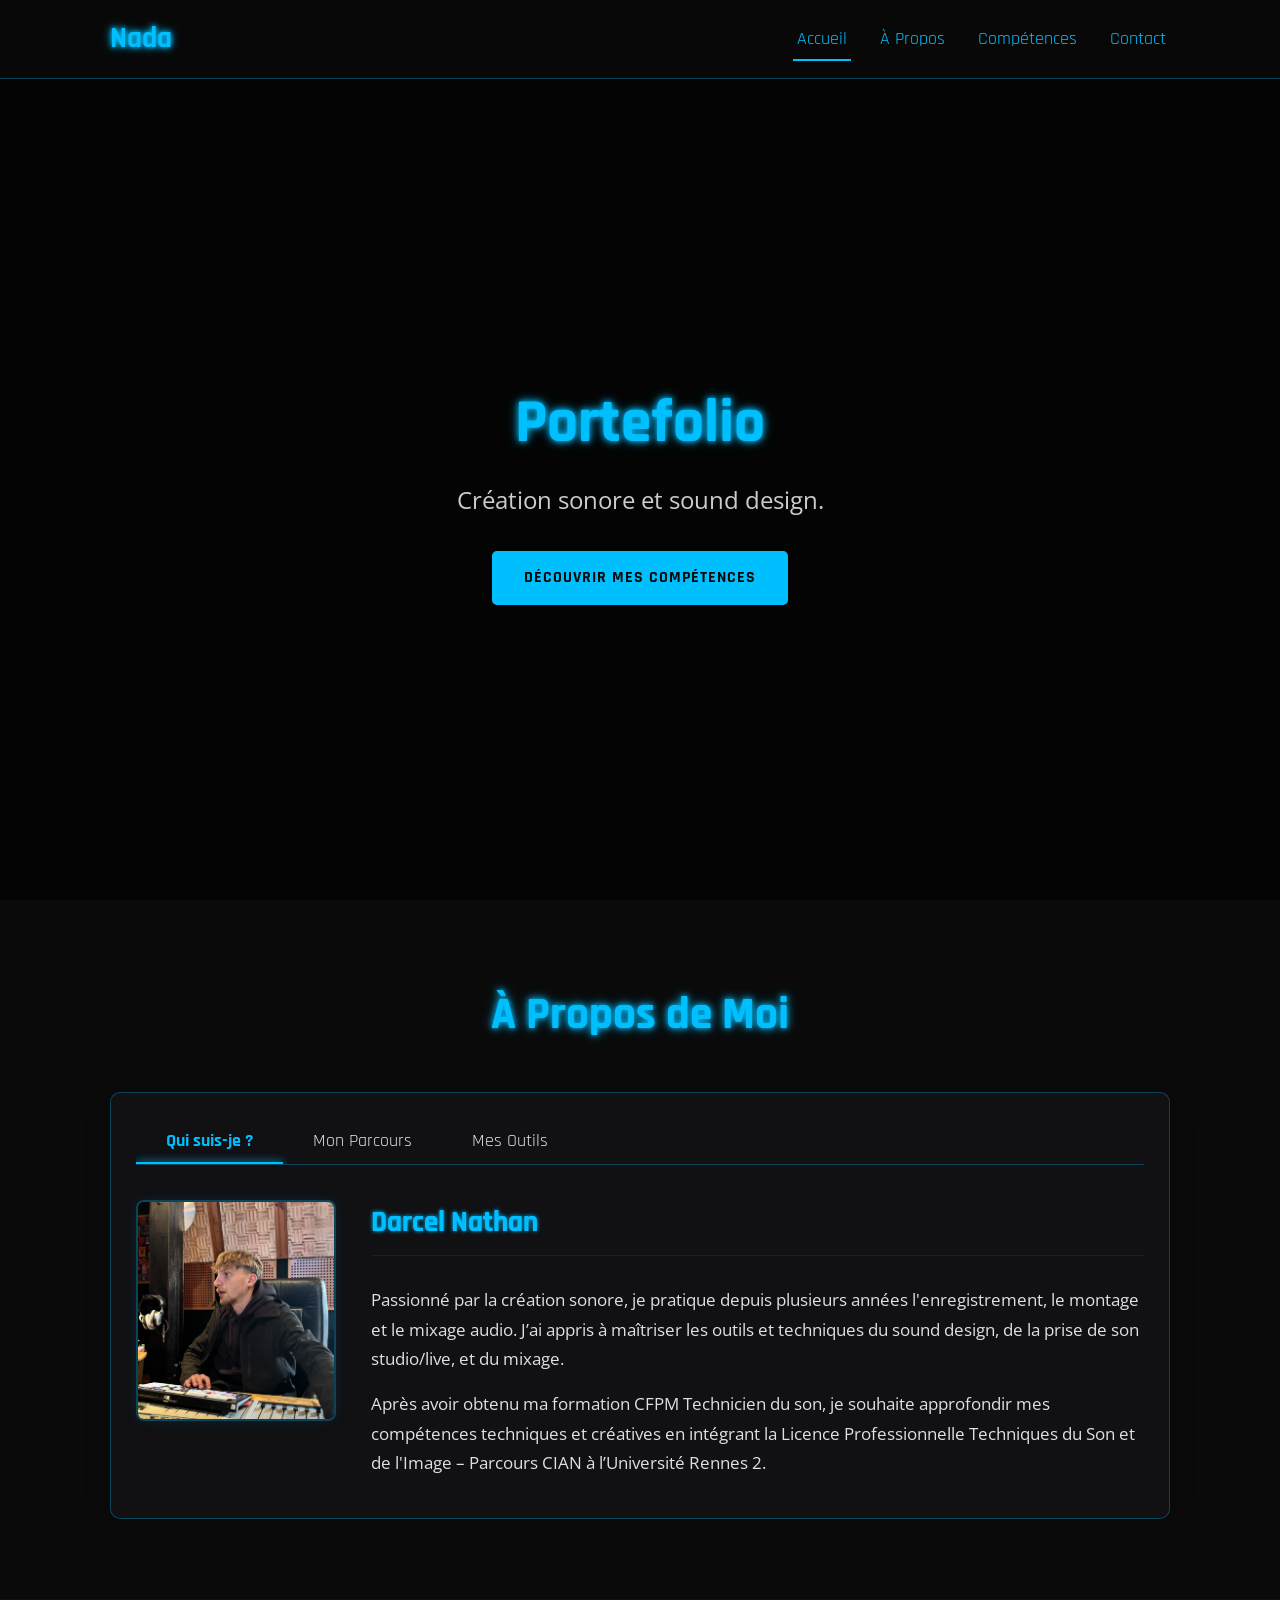
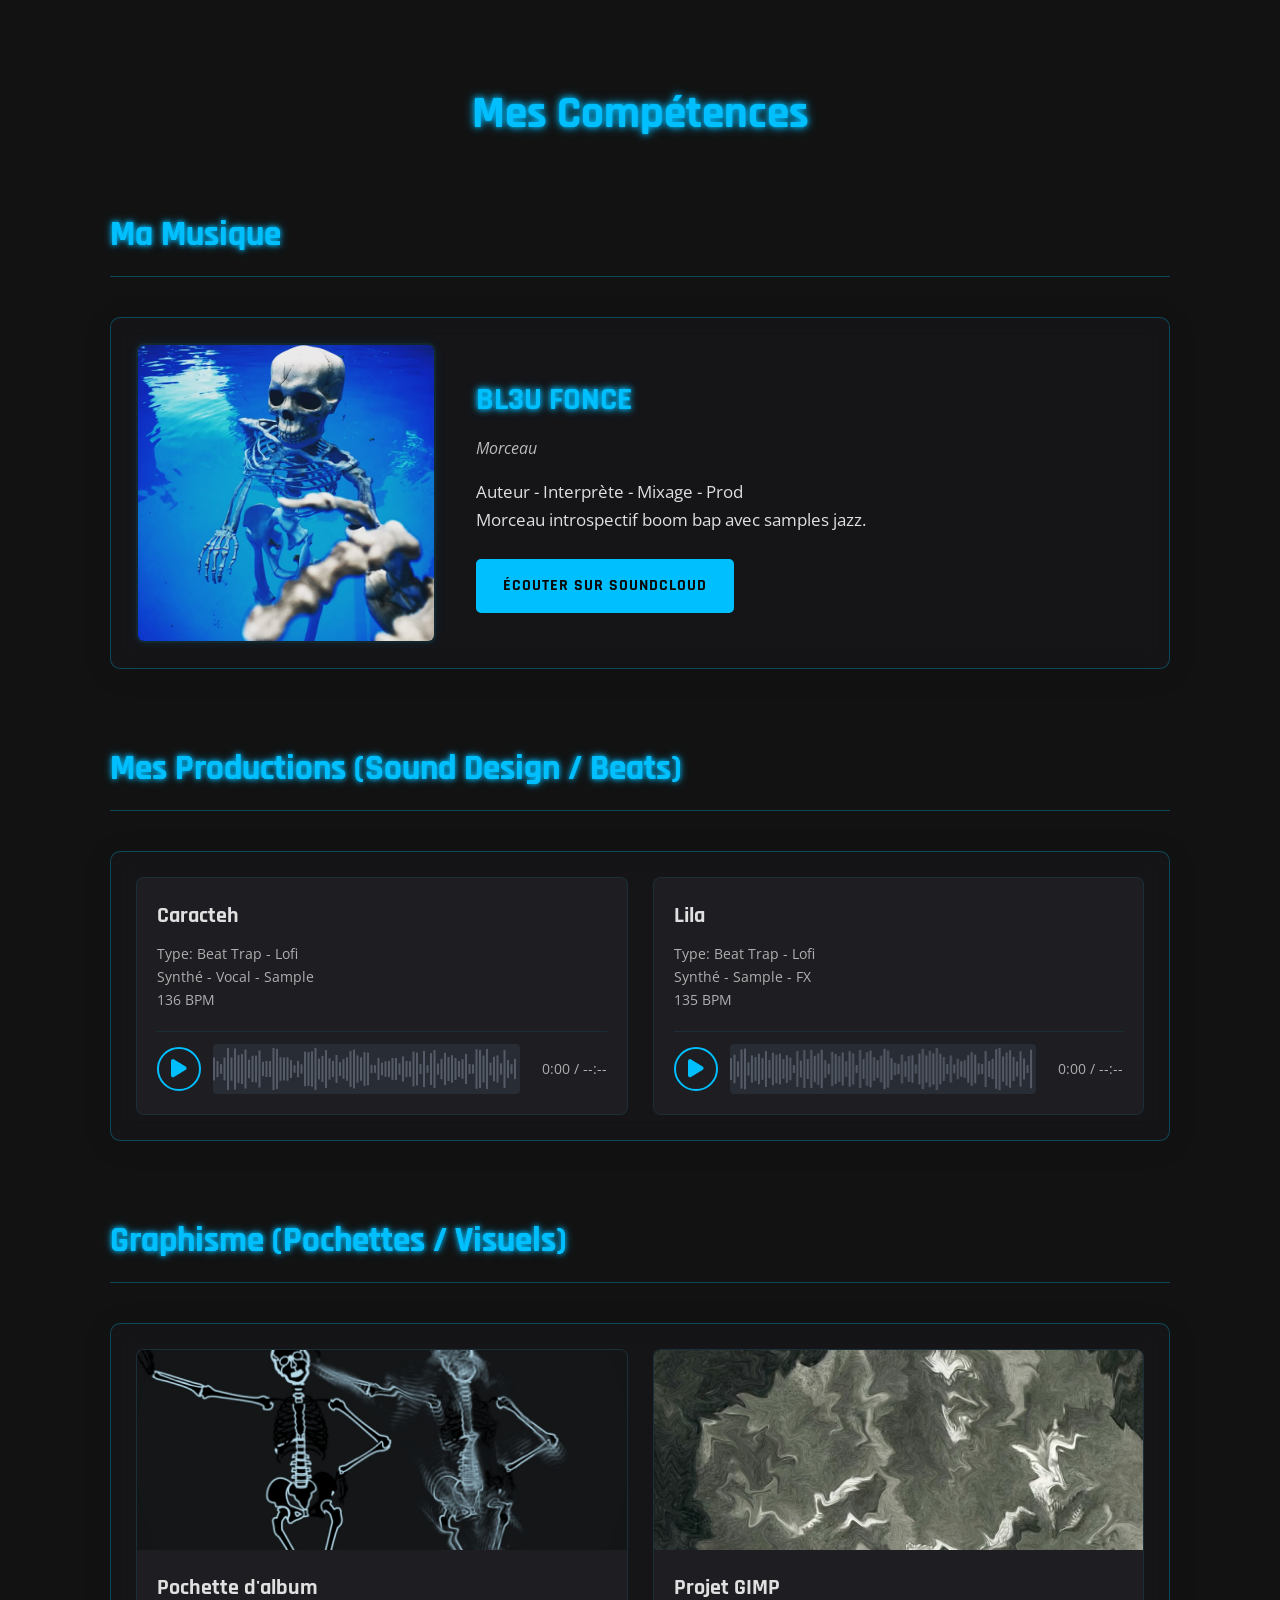
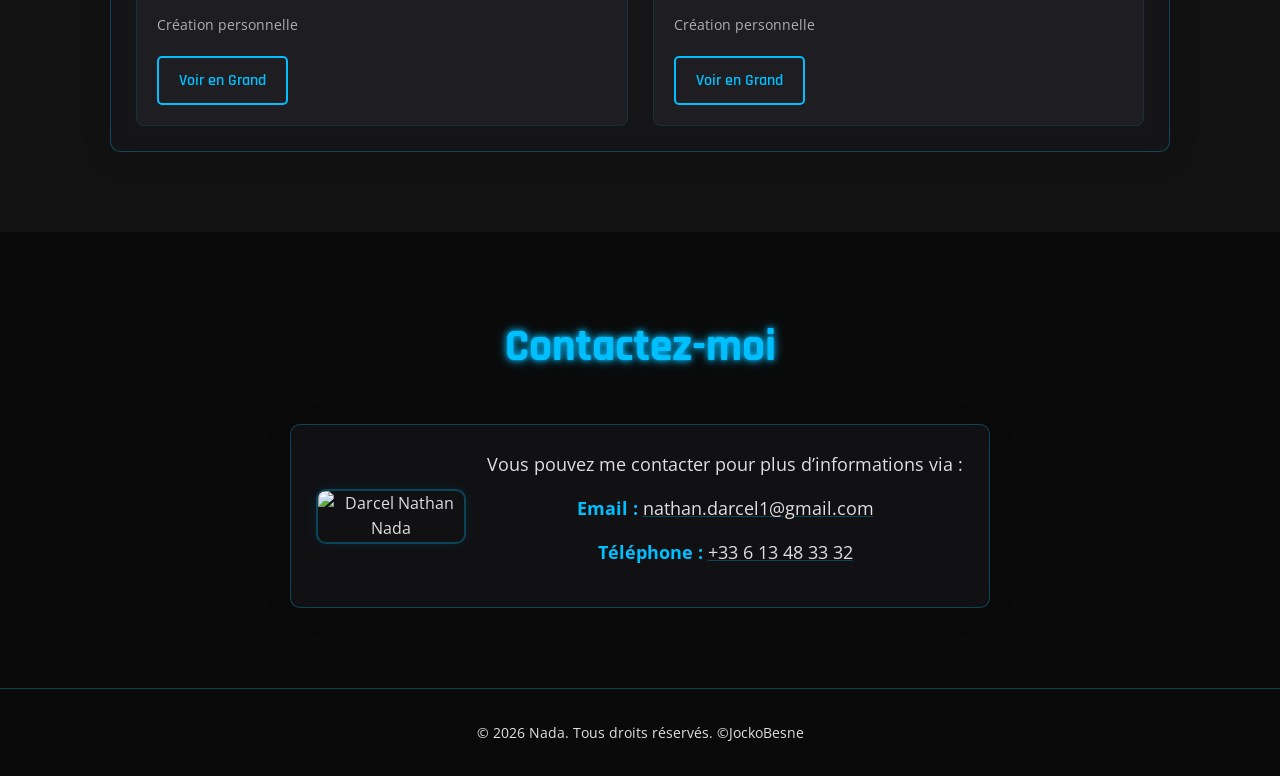
==== commit 376ff59c: "finish" ====
--- a/index.html
+++ b/index.html
@@ -12,7 +12,7 @@
 <body>
     <header>
         <div class="container">
-            <a href="#hero" class="logo">Darcel Nathan <span class="neon-highlight">Nada</span></a>
+            <a href="#hero" class="logo"><span class="neon-highlight">Nada</span></a>
             <button class="nav-toggle" aria-label="Ouvrir le menu de navigation">
                 <i class="fas fa-bars"></i> <!-- Icône Burger Font Awesome -->
             </button>
@@ -54,9 +54,9 @@
                                 <img src="Image/13615D1D-8C24-4F74-96F3-63B5047D33DF.jpeg" alt="Darcel Nathan Nada" class="about-intro-photo">
                             </div>
                             <div class="about-intro-text">
-                                <h3 class="tab-content-title">Darcel Nathan <span class="neon-highlight">Nada</span></h3>
+                                <h3 class="tab-content-title">Darcel Nathan</h3>
                                 <p>Passionné par la création sonore, je pratique depuis plusieurs années l'enregistrement, le montage et le mixage audio. J’ai appris à maîtriser les outils et techniques du sound design, de la prise de son studio/live, et du mixage.</p>
-                                <p>Après avoir obtenu ma formation RNCP Technicien du son, je souhaite approfondir mes compétences techniques et créatives en intégrant la Licence Professionnelle Techniques du Son et de l'Image – Parcours CIAN à l’Université Rennes 2.</p>
+                                <p>Après avoir obtenu ma formation CFPM Technicien du son, je souhaite approfondir mes compétences techniques et créatives en intégrant la Licence Professionnelle Techniques du Son et de l'Image – Parcours CIAN à l’Université Rennes 2.</p>
                                 <!-- Peut-être un trait de personnalité ou une citation ici ? -->
                             </div>
                         </div>
@@ -68,11 +68,11 @@
         
                         <div class="parcours-entry">
                             <div class="parcours-entry-image-container">
-                                <img src="Image/logo-cfpm-V1-blanc-rvb.jpg" alt="Logo CFPM" class="parcours-entry-logo">
+                                <img src="Image\logo-cfpm-2021.jpg" alt="Logo CFPM" class="parcours-entry-logo">
                             </div>
                             <div class="parcours-entry-details">
                                 <h4>Technicien du son, CFPM Rennes (2023-2025)</h4>
-                                <p>Formation intensive couvrant la prise de son studio et live, le mixage, le mastering, le sound design et l'acoustique. J'y ai développé une compréhension approfondie des workflows professionnels et affûté mes oreilles critiques sur de nombreux projets pratiques.</p>
+                                <p>Formation intensive couvrant la prise de son studio et live, le mixage, le mastering, le sound design et l'acoustique. J'y ai développé une compréhension approfondie des logiciels professionnels et affûté mes oreilles critiques sur de nombreux projets pratiques.</p>
                                 <!-- Tu peux ajouter un ou deux points clés :
                                 <ul>
                                     <li>Projet marquant : Réalisation de la bande-son d'un court-métrage étudiant.</li>
@@ -84,7 +84,7 @@
         
                         <div class="parcours-entry experience">
                             <div class="parcours-entry-image-container">
-                                <img src="Image/F2435830-9EF7-4B0C-B1A5-1ED58BB1A138.jpeg" alt="Sonorisation événement" class="parcours-entry-photo"> <!-- Remplace par une photo de toi en action si possible -->
+                                <img src="Image\bet.jpg" alt="Sonorisation événement" class="parcours-entry-photo"> <!-- Remplace par une photo de toi en action si possible -->
                             </div>
                             <div class="parcours-entry-details">
                                 <h4>Expérience : Sonorisation Bar en Trans 2023 (Bar LA PLACE)</h4>
@@ -93,7 +93,9 @@
                         </div>
         
                          <div class="parcours-entry experience">
-                            <!-- Pas d'image ici si tu veux varier, ou une autre photo si tu as -->
+                            <div class="parcours-entry-image-container">
+                            <img src="Image\MET CAR PROJET.jpg" alt="Sonorisation événement" class="parcours-entry-photo">
+                            </div>
                             <div class="parcours-entry-details full-width"> <!-- Classe pour prendre toute la largeur si pas d'image -->
                                 <h4>Projet Collaboratif : Album "32 MetCar"</h4>
                                 <p>Participation à la création d'un album collectif. Mes contributions incluaient la composition de certaines productions, l'enregistrement des voix et instruments, ainsi que le mixage et le mastering de plusieurs titres. Ce projet a renforcé mes compétences en collaboration artistique et en gestion de projet audio de A à Z.</p>
@@ -108,28 +110,28 @@
                         <div class="outils-grid">
                             <div class="outil-card">
                                 <div class="outil-screenshot-container">
-                                    <img src="chemin/vers/screenshot_fl_studio_interface.jpg" alt="Interface FL Studio" class="outil-screenshot">
+                                    <img src="Image\Capture d'écran 2025-05-06 184118.png" alt="Interface FL Studio" class="outil-screenshot">
                                 </div>
                                 <div class="outil-description">
                                     <h4>FL Studio</h4>
-                                    <p>Mon DAW de prédilection pour la composition, l'arrangement et la production de beats. Sa flexibilité et son piano roll intuitif sont parfaits pour mon workflow créatif.</p>
+                                    <p>Mon DAW de prédilection pour la composition, l'arrangement et la production de beats. Sa flexibilité et son piano roll intuitif sont parfaits pour ma créativité.</p>
                                 </div>
                             </div>
                             <div class="outil-card">
                                  <div class="outil-logo-container"> <!-- Pour les logos simples -->
-                                    <img src="chemin/vers/logo_protools.svg" alt="Logo Pro Tools" class="outil-logo">
+                                    <img src="Image\IMAGE PRO TOOLS.png" alt="Logo Pro Tools" class="outil-screenshot">
                                 </div>
                                 <div class="outil-description">
                                     <h4>Pro Tools</h4>
-                                    <p>Utilisé pour l'enregistrement, l'édition précise et le mixage audio professionnel, notamment lors de ma formation et pour des projets demandant un standard industriel.</p>
+                                    <p>Utilisé pour l'enregistrement, l'édition précise, le mixage audio professionnel ainsi que pour de l'audiovisuel, notamment lors de ma formation et pour des projets demandant un standard industriel.</p>
                                 </div>
                             </div>
                             <div class="outil-card">
                                 <div class="outil-logo-container">
-                                    <img src="chemin/vers/logo_photoshop.svg" alt="Logo Photoshop" class="outil-logo">
+                                    <img src="Image\Capture d'écran 2025-05-08 174630.png" alt="Logo Photoshop" class="outil-screenshots">
                                 </div>
                                 <div class="outil-description">
-                                    <h4>Adobe Photoshop</h4>
+                                    <h4>GIMP</h4>
                                     <p>Pour la création et la retouche de pochettes d'albums, d'affiches et autres visuels accompagnant mes projets musicaux.</p>
                                 </div>
                             </div>
@@ -156,7 +158,7 @@
                                     Auteur - Interprète - Mixage - Prod<br>
                                     Morceau introspectif boom bap avec samples jazz.
                                 </p>
-                                <a href="https://soundcloud.com/nada-management/bl3u-fonce?utm_source=clipboard&utm_medium=text&utm_campaign=social_sharing" target="_blank" class="soundcloud-button">
+                                <a href="https://on.soundcloud.com/QpCbNB11cijuefKp6" target="_blank" class="soundcloud-button">
                                     Écouter sur SoundCloud
                                 </a>
                             </div>
@@ -171,7 +173,7 @@
                         <div class="item-card audio-item">
                             <div class="item-card-content">
                                 <h4>Caracteh</h4>
-                                <p>Type: Beat Trap</p>
+                                <p>Type: Beat Trap - Lofi<br>Synthé - Vocal - Sample <br> 136 BPM</p>
                                 <div class="audio-player-wrapper">
                                     <button class="play-pause-button" data-src="audio/caracteh.mp3" aria-label="Lire/Mettre en pause Carateh">
                                         <i class="fas fa-play"></i>
@@ -193,7 +195,7 @@
                         <div class="item-card audio-item">
                             <div class="item-card-content">
                                 <h4>Lila</h4>
-                                <p>Type: Beat Afro</p>
+                                <p>Type: Beat Trap - Lofi <br> Synthé - Sample - FX <br> 135 BPM</p>
                                 <div class="audio-player-wrapper">
                                     <button class="play-pause-button" data-src="audio/lila.wav" aria-label="Lire/Mettre en pause Lila">
                                         <i class="fas fa-play"></i>
@@ -225,11 +227,11 @@
                             </div>
                         </div>
                         <div class="item-card">
-                            <img src="Image/Affiche Fest Noz.png" alt="Affiche Fest Noz">
-                            <div class="item-card-content">
-                                <h4>Affiche Fest Noz</h4>
-                                <p>Création Scolaire</p>
-                                <a href="Image/Affiche Fest Noz.png" target="_blank" class="view-button">Voir en Grand</a>
+                            <img src="Image\23c4d7eb6813376bbb614be48a143fc7.png" alt="Affiche Fest Noz">
+                            <div class="item-card-content">
+                                <h4>Projet GIMP</h4>
+                                <p>Création personnelle</p>
+                                <a href="Image\23c4d7eb6813376bbb614be48a143fc7.png" target="_blank" class="view-button">Voir en Grand</a>
                             </div>
                         </div>
                     </div>
@@ -240,17 +242,19 @@
         <section id="contact" class="content-section">
             <div class="container">
                 <h2 class="neon-text">Contactez-moi</h2>
-                <div class="contact-details glass-effect">
-                    <p>Vous pouvez me contacter pour plus d’informations via :</p>
-                    <p>
-                        <strong>Email :</strong> <a href="mailto:nathan.darcel1@gmail.com">nathan.darcel1@gmail.com</a>
-                    </p>
-                    <p>
-                        <strong>Téléphone :</strong> <a href="tel:+33613483332">+33 6 13 48 33 32</a>
-                    </p>
-                </div>
-            </div>
-        </section>
+                <div class="contact-details glass-effect contact-layout">
+                    <div class="contact-photo">
+                        <img src="Image\F2435830-9EF7-4B0C-B1A5-1ED58BB1A138.jpeg" alt="Darcel Nathan Nada" class="about-intro-photo">
+                    </div>
+                    <div class="contact-text">
+                        <p>Vous pouvez me contacter pour plus d’informations via :</p>
+                        <p><strong>Email :</strong> <a href="mailto:nathan.darcel1@gmail.com">nathan.darcel1@gmail.com</a></p>
+                        <p><strong>Téléphone :</strong> <a href="tel:+33613483332">+33 6 13 48 33 32</a></p>
+                    </div>
+                </div>
+            </div>
+        </section>
+        
     </main>
 
     <footer>
--- a/style.css
+++ b/style.css
@@ -728,6 +728,25 @@
     color: var(--neon-blue);
     text-decoration-color: var(--neon-blue);
 }
+.contact-layout {
+    display: flex;
+    align-items: center;
+    gap: 20px; /* espace entre la photo et le texte */
+    flex-wrap: wrap; /* pour que ça passe bien sur mobile */
+}
+
+.contact-photo img {
+    max-width: 150px;
+    height: auto;
+    border-radius: 10px; /* arrondi des coins */
+    object-fit: cover;
+}
+
+.contact-text {
+    flex: 1;
+    min-width: 250px;
+}
+
 
 /* Footer */
 footer {
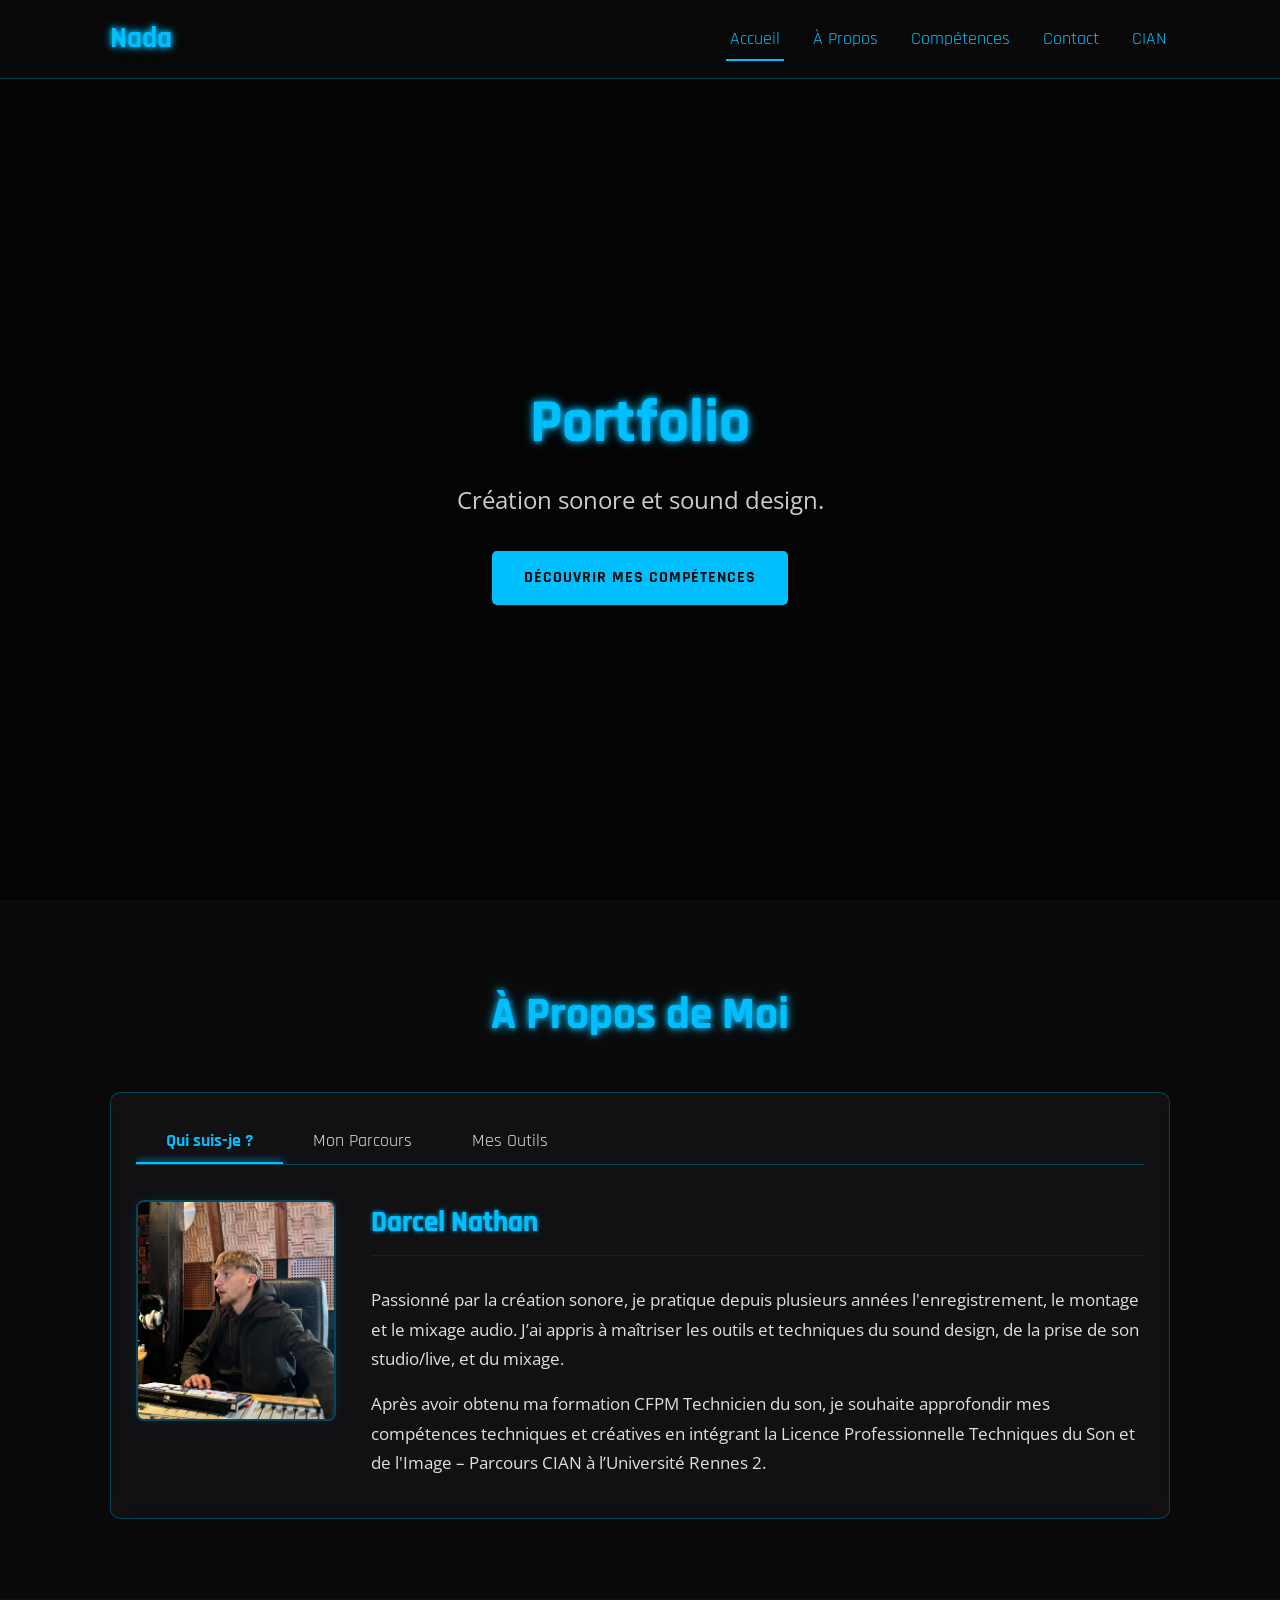
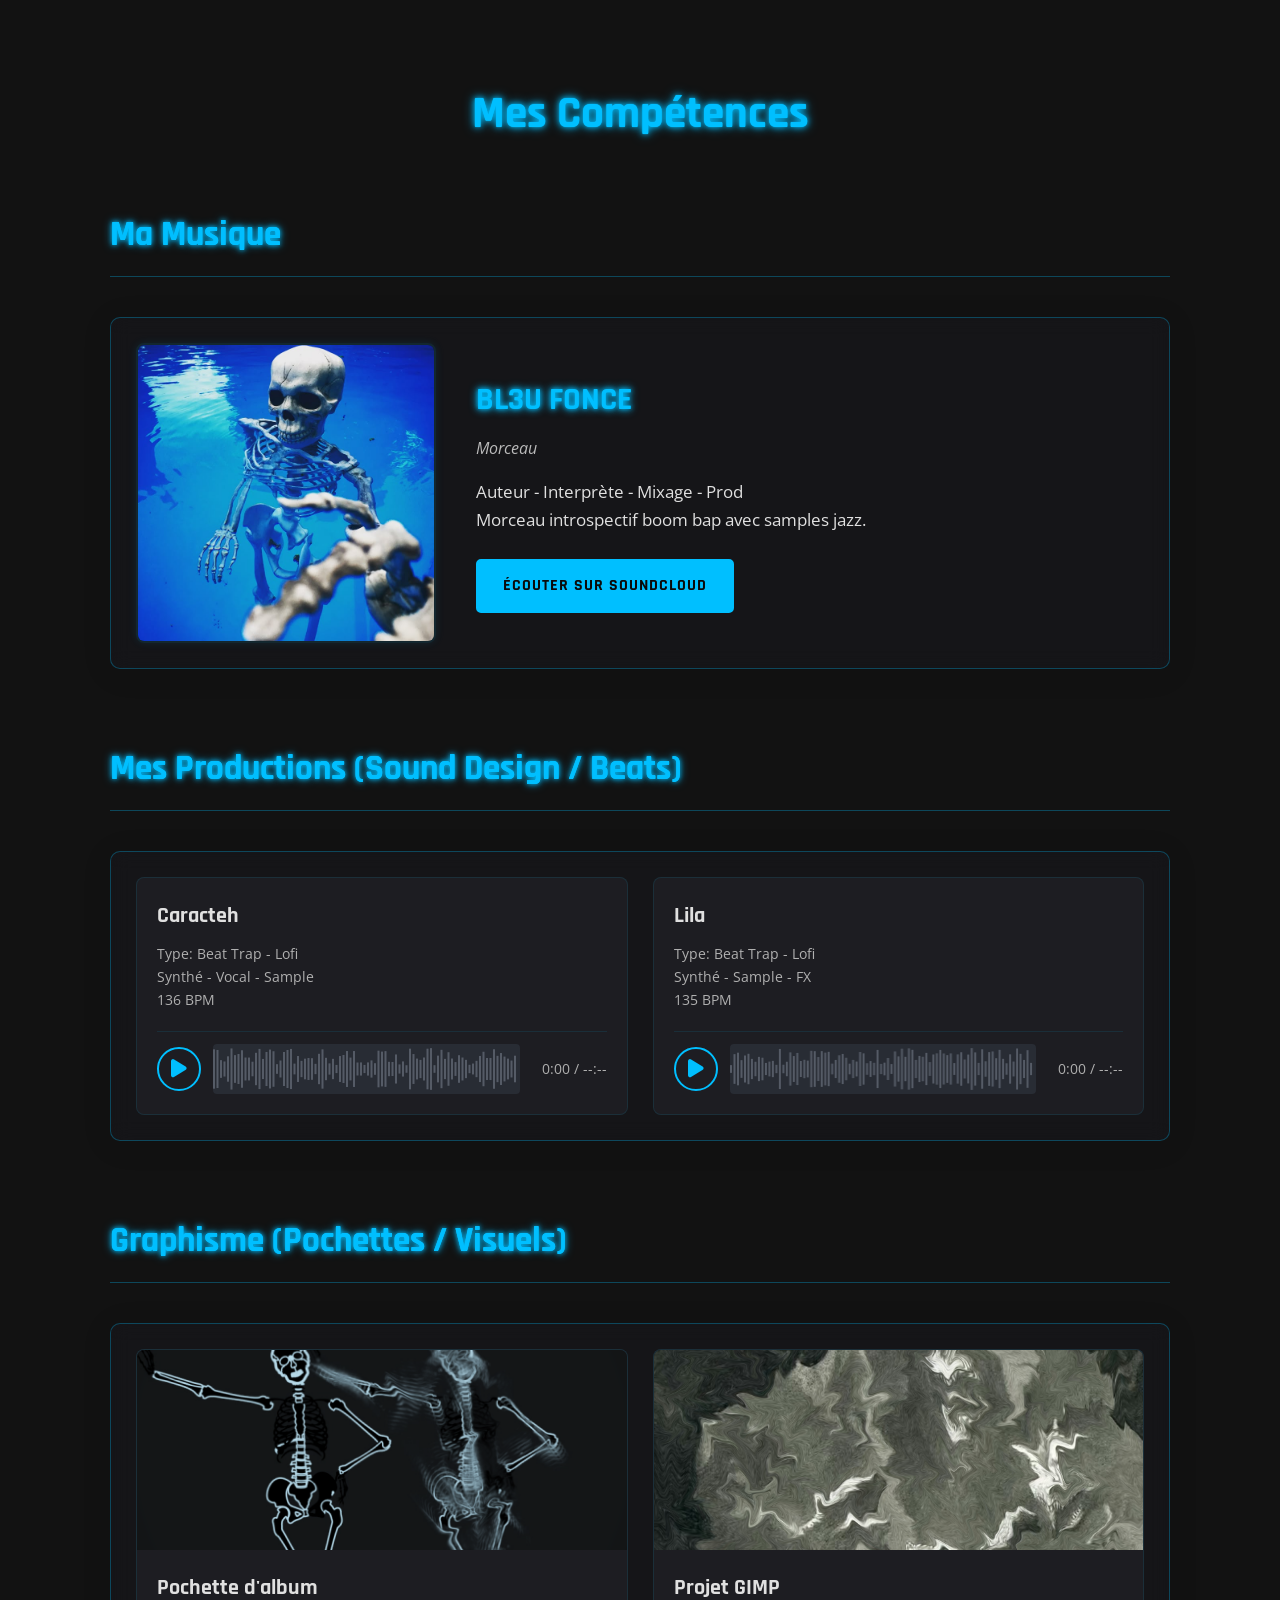
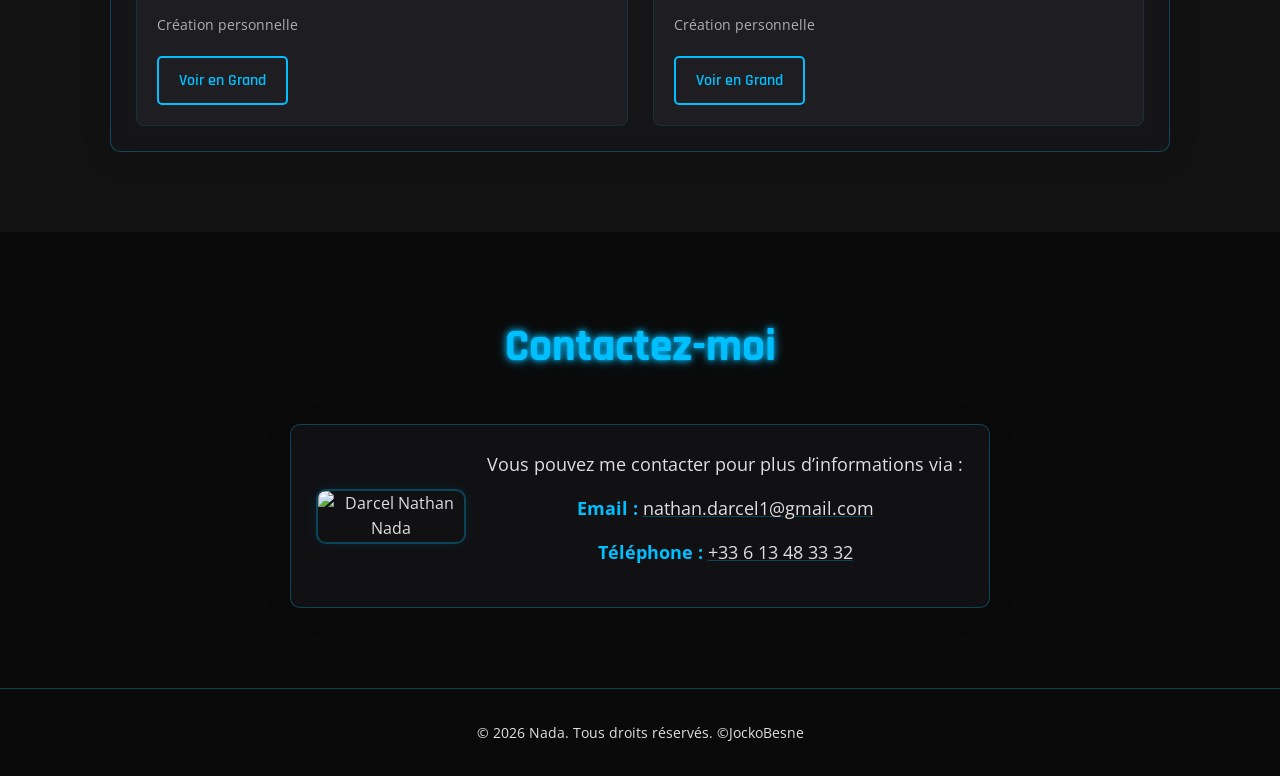
==== commit 5d43a2df: "Mise à jour de la page CIAN et des styles associés" ====
--- a/index.html
+++ b/index.html
@@ -3,7 +3,7 @@
 <head>
     <meta charset="UTF-8">
     <meta name="viewport" content="width=device-width, initial-scale=1.0">
-    <title>Mon Portefolio Musical</title>
+    <title>Mon Portfolio Musical</title>
     <link rel="stylesheet" href="style.css">
     <link href="https://fonts.googleapis.com/css2?family=Rajdhani:wght@300;400;700&family=Open+Sans:wght@300;400&display=swap" rel="stylesheet">
     <!-- Font Awesome pour les icônes Play/Pause -->
@@ -22,6 +22,7 @@
                     <li><a href="#about">À Propos</a></li>
                     <li><a href="#competences">Compétences</a></li>
                     <li><a href="#contact">Contact</a></li>
+                    <li><a href="cian.html">CIAN</a></li>
                 </ul>
             </nav>
         </div>
@@ -29,7 +30,7 @@
     <main>
         <section id="hero">
             <div class="hero-content">
-                <h1 class="neon-text">Portefolio</h1>
+                <h1 class="neon-text">Portfolio</h1>
                 <p>Création sonore et sound design.</p>
                 <a href="#competences" class="cta-button">Découvrir mes compétences</a>
             </div>
--- a/style.css
+++ b/style.css
@@ -959,4 +959,14 @@
        font-size: 0.75rem;
        min-width: 60px;
     }
+
+    .contact-layout {
+        flex-direction: column;
+        align-items: flex-start;
+        text-align: left;
+    }
+
+    .contact-photo img {
+        max-width: 120px;
+    }
 }
